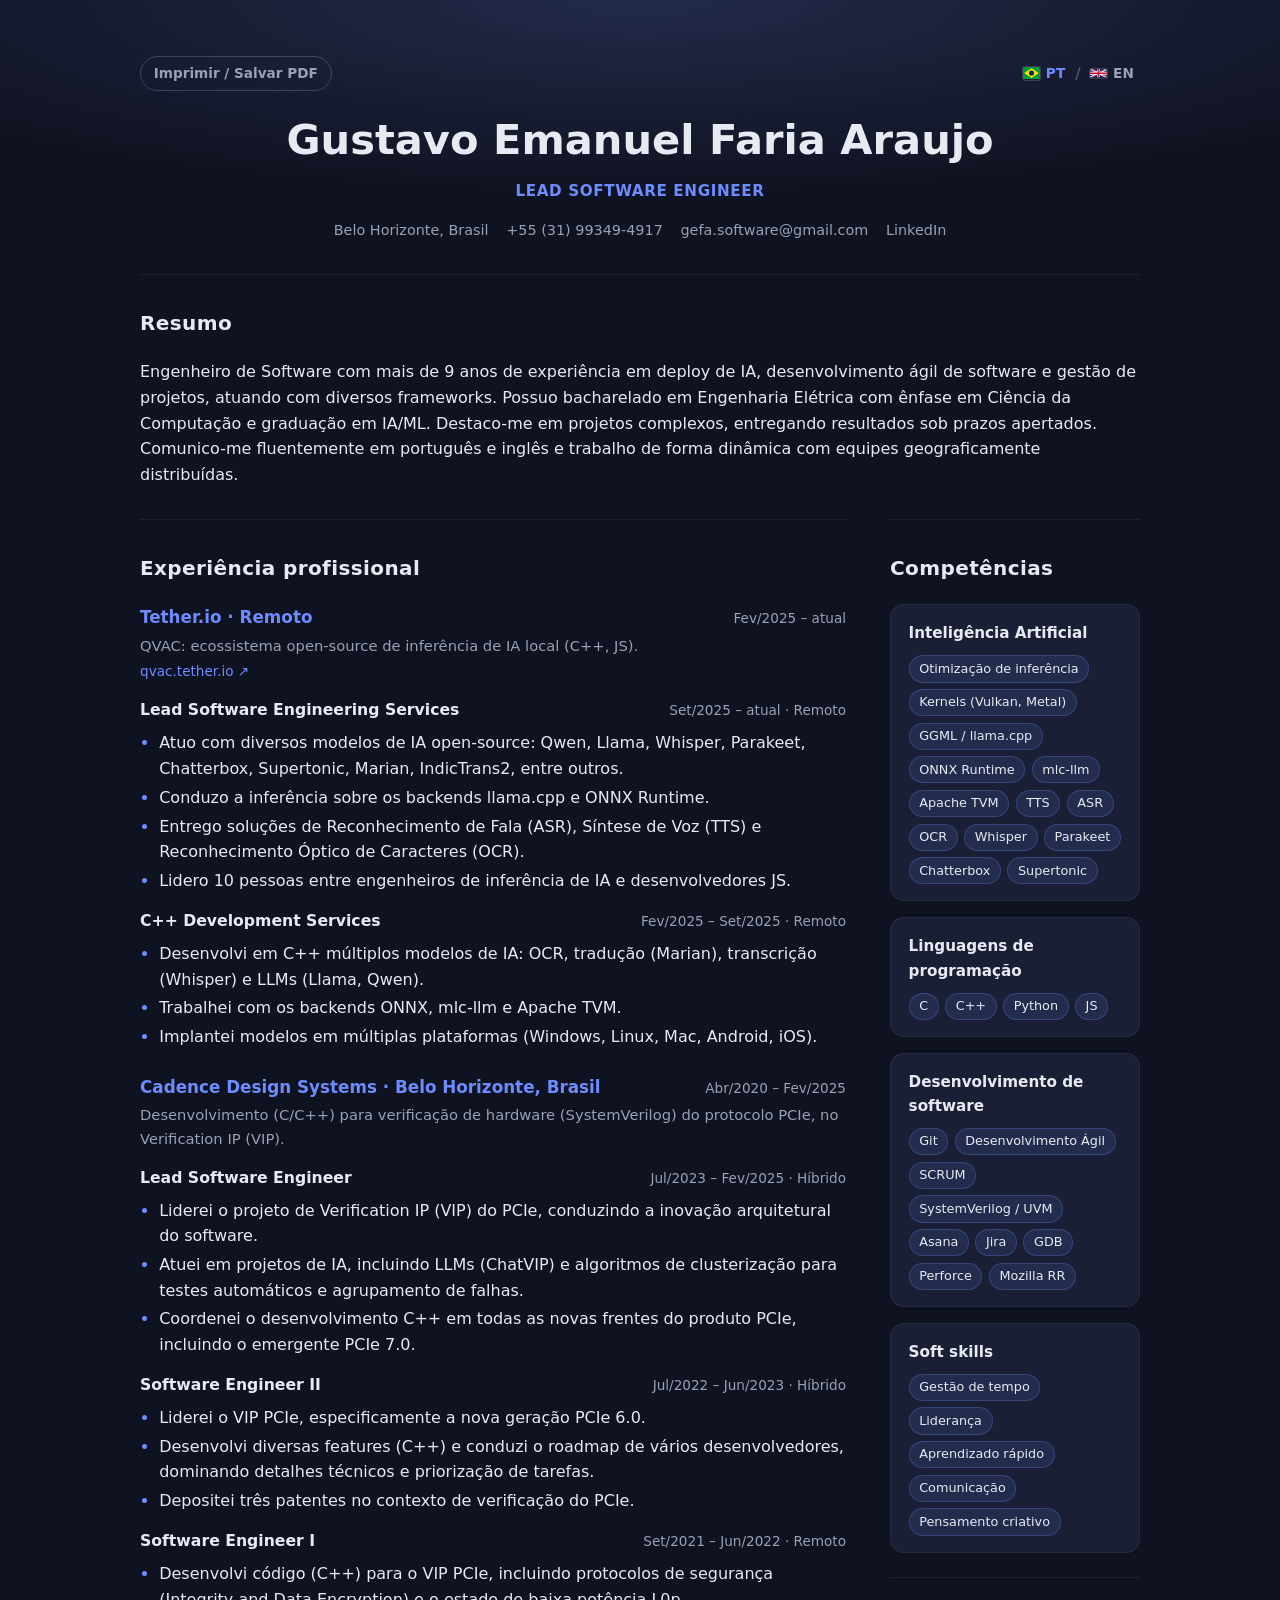
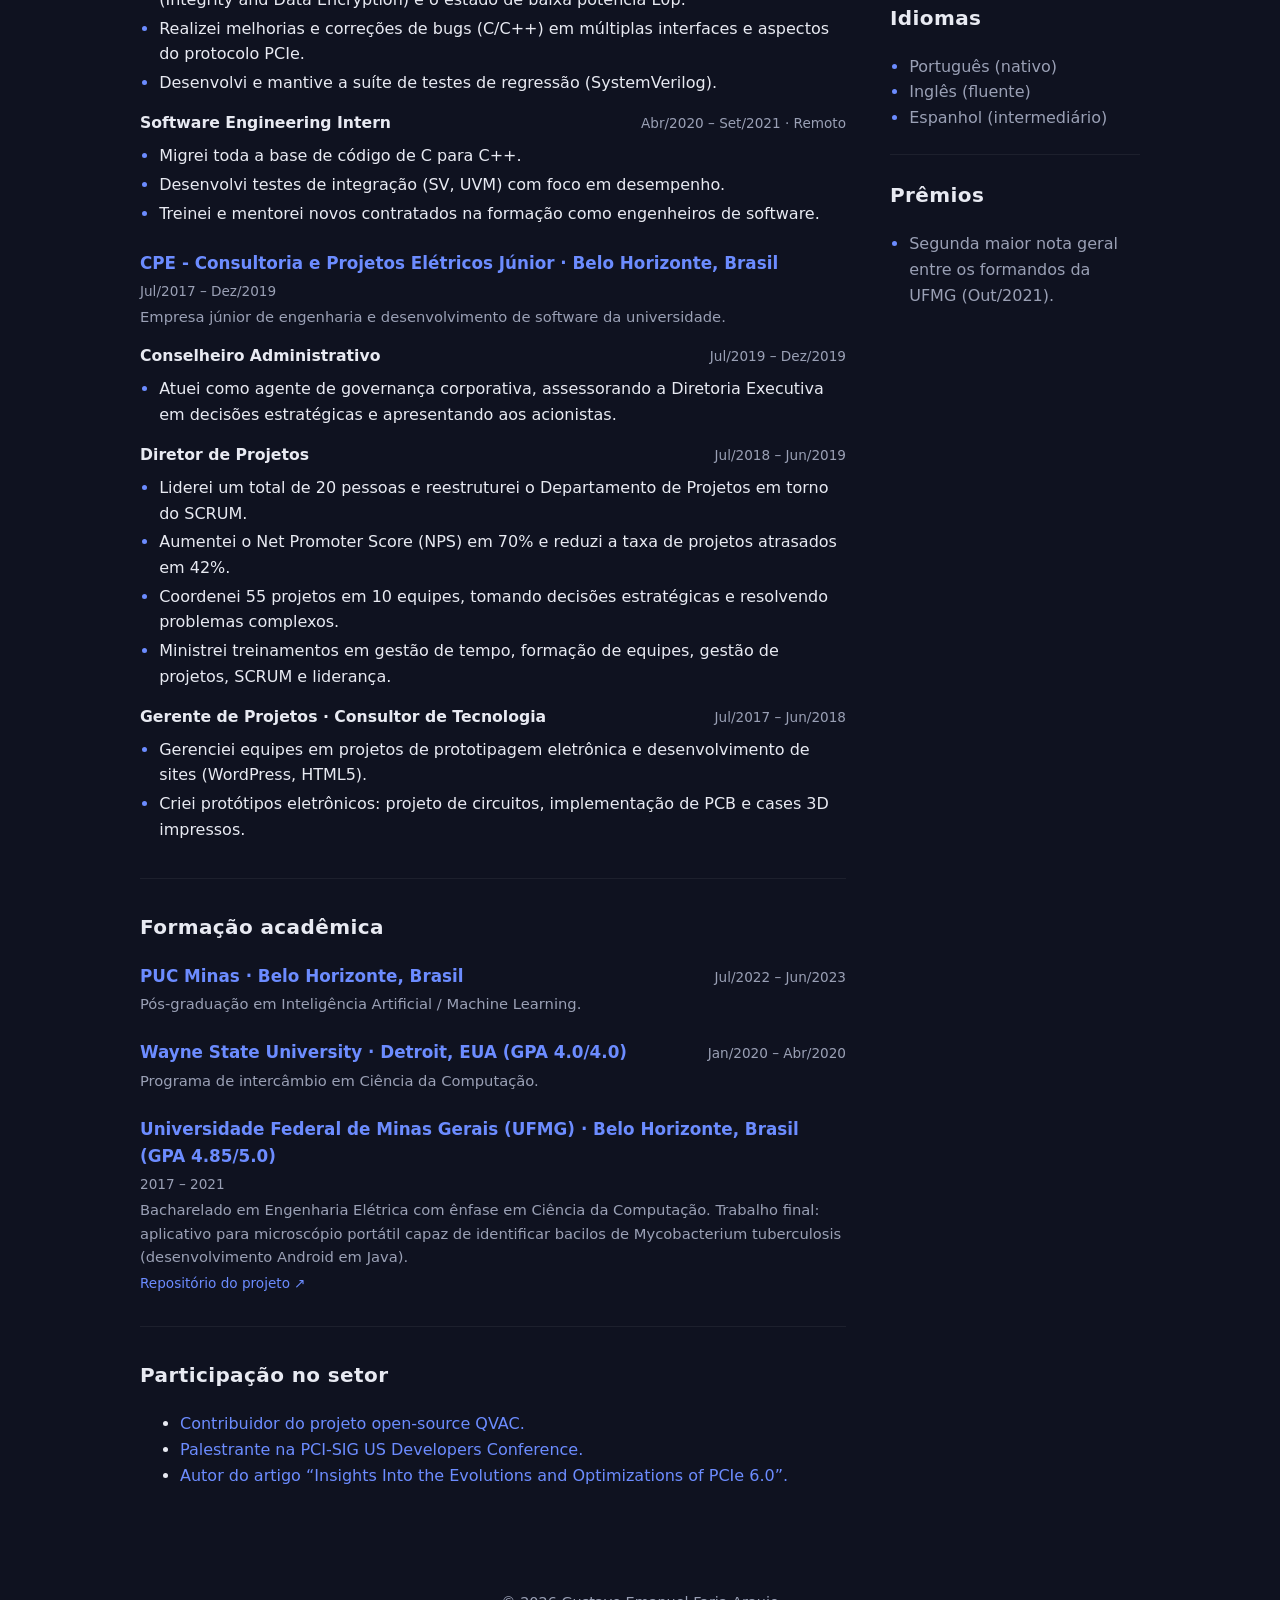
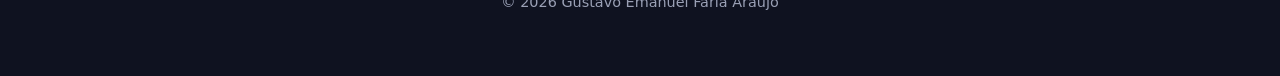
==== curriculo/index.html @ 484c1bba "Add favicon" ====
<!DOCTYPE html>
<html lang="pt-BR">
<head>
  <meta charset="UTF-8" />
  <meta name="viewport" content="width=device-width, initial-scale=1.0" />
  <meta name="robots" content="noindex, nofollow" />
  <title>Gustavo Araujo - Currículo</title>
  <meta name="description" content="Currículo de Gustavo Araujo, Lead Software Engineer." />
  <link rel="icon" href="../assets/favicon.svg" type="image/svg+xml" />
  <link rel="icon" href="../assets/favicon.png" sizes="any" />
  <link rel="apple-touch-icon" href="../assets/favicon.png" />
  <link rel="stylesheet" href="../assets/base.css" />
  <link rel="stylesheet" href="../assets/resume.css" />
</head>
<body>
  <header class="resume-hero">
    <div class="container">
      <div class="toolbar">
        <button type="button" id="r-print" class="print-btn">Imprimir / Salvar PDF</button>
        <div class="lang-switch" role="group" aria-label="Language / Idioma">
          <button type="button" data-lang="pt" class="lang-btn">
            <svg class="flag" viewBox="0 0 28 20" aria-hidden="true"><use href="../assets/flags.svg#flag-br" /></svg>
            <span>PT</span>
          </button>
          <span class="lang-sep">/</span>
          <button type="button" data-lang="en" class="lang-btn">
            <svg class="flag" viewBox="0 0 60 30" aria-hidden="true"><use href="../assets/flags.svg#flag-uk" /></svg>
            <span>EN</span>
          </button>
        </div>
      </div>
      <h1 id="r-name">Gustavo Emanuel Faria Araujo</h1>
      <p class="role" id="r-role">Lead Software Engineer</p>
      <div class="contact" id="r-contact"></div>
    </div>
  </header>

  <main class="container">
    <section class="section">
      <h2 id="r-summary-title">Resumo</h2>
      <p class="summary" id="r-summary"></p>
    </section>

    <div class="resume-layout">
      <div class="resume-main">
        <section class="section">
          <h2 id="r-exp-title">Experiência profissional</h2>
          <div id="r-experience"></div>
        </section>

      <section class="section">
        <h2 id="r-edu-title">Formação acadêmica</h2>
        <div id="r-education"></div>
      </section>

      <section class="section">
        <h2 id="r-ind-title">Participação no setor</h2>
        <ul id="r-industry"></ul>
      </section>
    </div>

    <aside class="resume-side">
      <section class="section">
        <h2 id="r-skills-title">Competências</h2>
        <div class="skill-grid" id="r-skills"></div>
      </section>

      <section class="section">
        <h2 id="r-lang-title">Idiomas</h2>
        <ul class="side-list" id="r-languages"></ul>
      </section>

      <section class="section">
        <h2 id="r-awards-title">Prêmios</h2>
        <ul class="side-list" id="r-awards"></ul>
      </section>
    </aside>
    </div>
  </main>

  <footer class="container">
    <p>&copy; <span id="year"></span> Gustavo Emanuel Faria Araujo</p>
  </footer>

  <script>window.RESUME_DEFAULT_LANG = "pt";</script>
  <script src="../assets/resume.js"></script>
</body>
</html>
---- assets/base.css ----
/* Shared foundation for every page: design tokens, reset, and the
   PT/EN language switch component. Link this before any page sheet. */

:root {
  --bg: #0f1220;
  --surface: #1a1f35;
  --text: #e8eaf2;
  --muted: #9aa0b5;
  --accent: #6c8cff;
  --accent-hover: #88a2ff;
  --radius: 14px;
}

* {
  box-sizing: border-box;
}

body {
  margin: 0;
  font-family: system-ui, -apple-system, "Segoe UI", Roboto, sans-serif;
  background: var(--bg);
  color: var(--text);
  line-height: 1.6;
}

/* Language switch */
.lang-switch {
  display: flex;
  align-items: center;
  gap: 0.25rem;
}

.lang-btn {
  display: inline-flex;
  align-items: center;
  gap: 0.35rem;
  background: none;
  border: none;
  color: var(--muted);
  font: inherit;
  font-size: 0.85rem;
  font-weight: 600;
  letter-spacing: 0.03em;
  padding: 0.15rem 0.35rem;
  cursor: pointer;
  border-radius: 6px;
  transition: color 0.15s ease;
}

.lang-btn:hover {
  color: var(--text);
}

.lang-btn.active {
  color: var(--accent);
}

.flag {
  width: 1.25em;
  height: auto;
  border-radius: 2px;
  display: block;
  box-shadow: 0 0 0 1px rgba(255, 255, 255, 0.15);
}

.lang-sep {
  color: var(--muted);
  opacity: 0.5;
}
---- assets/resume.css ----
/* Page-specific styles for the resume. Shared tokens, reset, and the
   language-switch component live in base.css (linked first). */

.container {
  width: min(1000px, 92%);
  margin: 0 auto;
}

/* Two-column body: wide main text + narrow side rail */
.resume-layout {
  display: grid;
  grid-template-columns: minmax(0, 1fr) 250px;
  gap: 0 2.75rem;
  align-items: start;
}

/* Experience and Skills start on the same row, sharing the divider line */
.resume-main > .section:first-child,
.resume-side > .section:first-child {
  padding-top: 2rem;
}

.resume-side .section {
  padding: 1.5rem 0;
}

.resume-side h2 {
  font-size: 1.1rem;
}

@media (max-width: 760px) {
  .resume-layout {
    grid-template-columns: 1fr;
    gap: 0;
  }

  .resume-side > .section:first-child {
    border-top: 1px solid rgba(255, 255, 255, 0.06);
    padding-top: 2rem;
  }
}

/* Header */
.resume-hero {
  padding: 3.5rem 0 2rem;
  background: radial-gradient(120% 120% at 50% 0%, #232a4a 0%, var(--bg) 60%);
  text-align: center;
}

.resume-hero h1 {
  margin: 0;
  font-size: clamp(1.8rem, 5vw, 2.6rem);
}

.resume-hero .role {
  margin: 0.35rem 0 0;
  color: var(--accent);
  font-weight: 600;
  letter-spacing: 0.04em;
  text-transform: uppercase;
  font-size: 0.95rem;
}

.contact {
  margin: 1rem 0 0;
  display: flex;
  flex-wrap: wrap;
  justify-content: center;
  gap: 0.4rem 1.1rem;
  color: var(--muted);
  font-size: 0.9rem;
}

.contact a {
  color: var(--muted);
  text-decoration: none;
}

.contact a:hover {
  color: var(--accent-hover);
  text-decoration: underline;
}

/* Toolbar */
.toolbar {
  display: flex;
  align-items: center;
  justify-content: space-between;
  gap: 1rem;
  margin-bottom: 1rem;
}

.print-btn {
  display: inline-flex;
  align-items: center;
  gap: 0.4rem;
  background: none;
  border: 1px solid rgba(255, 255, 255, 0.18);
  color: var(--muted);
  font: inherit;
  font-size: 0.85rem;
  font-weight: 600;
  padding: 0.35rem 0.8rem;
  border-radius: 999px;
  cursor: pointer;
  transition: color 0.15s ease, border-color 0.15s ease;
}

.print-btn:hover {
  color: var(--text);
  border-color: rgba(255, 255, 255, 0.35);
}

/* Sections */
.section {
  padding: 2rem 0;
  border-top: 1px solid rgba(255, 255, 255, 0.06);
}

.section > h2 {
  font-size: 1.25rem;
  margin: 0 0 1.25rem;
  letter-spacing: 0.02em;
}

.summary {
  margin: 0;
  color: var(--text);
}

/* Experience / education entries */
.entry {
  margin: 0 0 1.5rem;
}

.entry:last-child {
  margin-bottom: 0;
}

.entry-head {
  display: flex;
  flex-wrap: wrap;
  justify-content: space-between;
  gap: 0.25rem 1rem;
  align-items: baseline;
}

.entry-title {
  margin: 0;
  font-size: 1.05rem;
  font-weight: 700;
}

.entry-org {
  color: var(--accent);
}

.entry-date {
  color: var(--muted);
  font-size: 0.85rem;
  white-space: nowrap;
}

.entry-sub {
  margin: 0.15rem 0 0;
  color: var(--muted);
  font-size: 0.92rem;
}

.entry-links {
  margin: 0.25rem 0 0;
  font-size: 0.85rem;
}

.entry-links .link-sep {
  color: var(--muted);
  opacity: 0.6;
}

/* Nested positions within a company */
.position {
  margin: 0.9rem 0 0;
}

.position-head {
  display: flex;
  flex-wrap: wrap;
  justify-content: space-between;
  gap: 0.1rem 1rem;
  align-items: baseline;
}

.position-title {
  margin: 0;
  font-size: 0.98rem;
  font-weight: 600;
}

.entry ul {
  margin: 0.5rem 0 0;
  padding-left: 1.2rem;
}

.entry li {
  margin: 0.2rem 0;
}

.entry li::marker {
  color: var(--accent);
}

/* Skills + meta grids */
.skill-grid {
  display: grid;
  gap: 1rem;
  grid-template-columns: repeat(auto-fit, minmax(220px, 1fr));
}

.skill-group {
  background: var(--surface);
  border: 1px solid rgba(255, 255, 255, 0.06);
  border-radius: var(--radius);
  padding: 1rem 1.1rem;
}

.skill-group h3 {
  margin: 0 0 0.6rem;
  font-size: 0.95rem;
}

.tags {
  display: flex;
  flex-wrap: wrap;
  gap: 0.4rem;
}

.tag {
  background: rgba(108, 140, 255, 0.12);
  border: 1px solid rgba(108, 140, 255, 0.25);
  color: var(--text);
  font-size: 0.8rem;
  padding: 0.15rem 0.6rem;
  border-radius: 999px;
}

.side-list {
  margin: 0;
  padding-left: 1.2rem;
  color: var(--muted);
}

.side-list li::marker {
  color: var(--accent);
}

.section a {
  color: var(--accent);
  text-decoration: none;
}

.section a:hover {
  color: var(--accent-hover);
  text-decoration: underline;
}

footer {
  padding: 2.5rem 0 3rem;
  color: var(--muted);
  text-align: center;
  font-size: 0.9rem;
}

/* Print: clean, ATS-friendly black-on-white */
@media print {
  :root {
    --bg: #fff;
    --surface: #fff;
    --text: #111;
    --muted: #444;
    --accent: #1a3aa0;
  }

  body {
    background: #fff;
    color: #111;
  }

  .resume-hero {
    background: none;
    padding: 0 0 1rem;
  }

  .toolbar,
  .print-btn,
  .lang-switch,
  footer {
    display: none !important;
  }

  .section {
    padding: 1rem 0;
    page-break-inside: avoid;
  }

  .skill-group,
  .tag {
    border-color: #ccc;
    background: none;
  }

  a {
    color: #1a3aa0 !important;
    text-decoration: none !important;
  }

  /* Show the URL after body links so they remain usable on paper.
     Skip the contact row, whose links are already self-evident. */
  a[href^="http"]::after {
    content: " (" attr(href) ")";
    font-size: 0.85em;
    color: #444;
    word-break: break-all;
  }

  #r-contact a[href^="http"]::after {
    content: "" !important;
  }
}
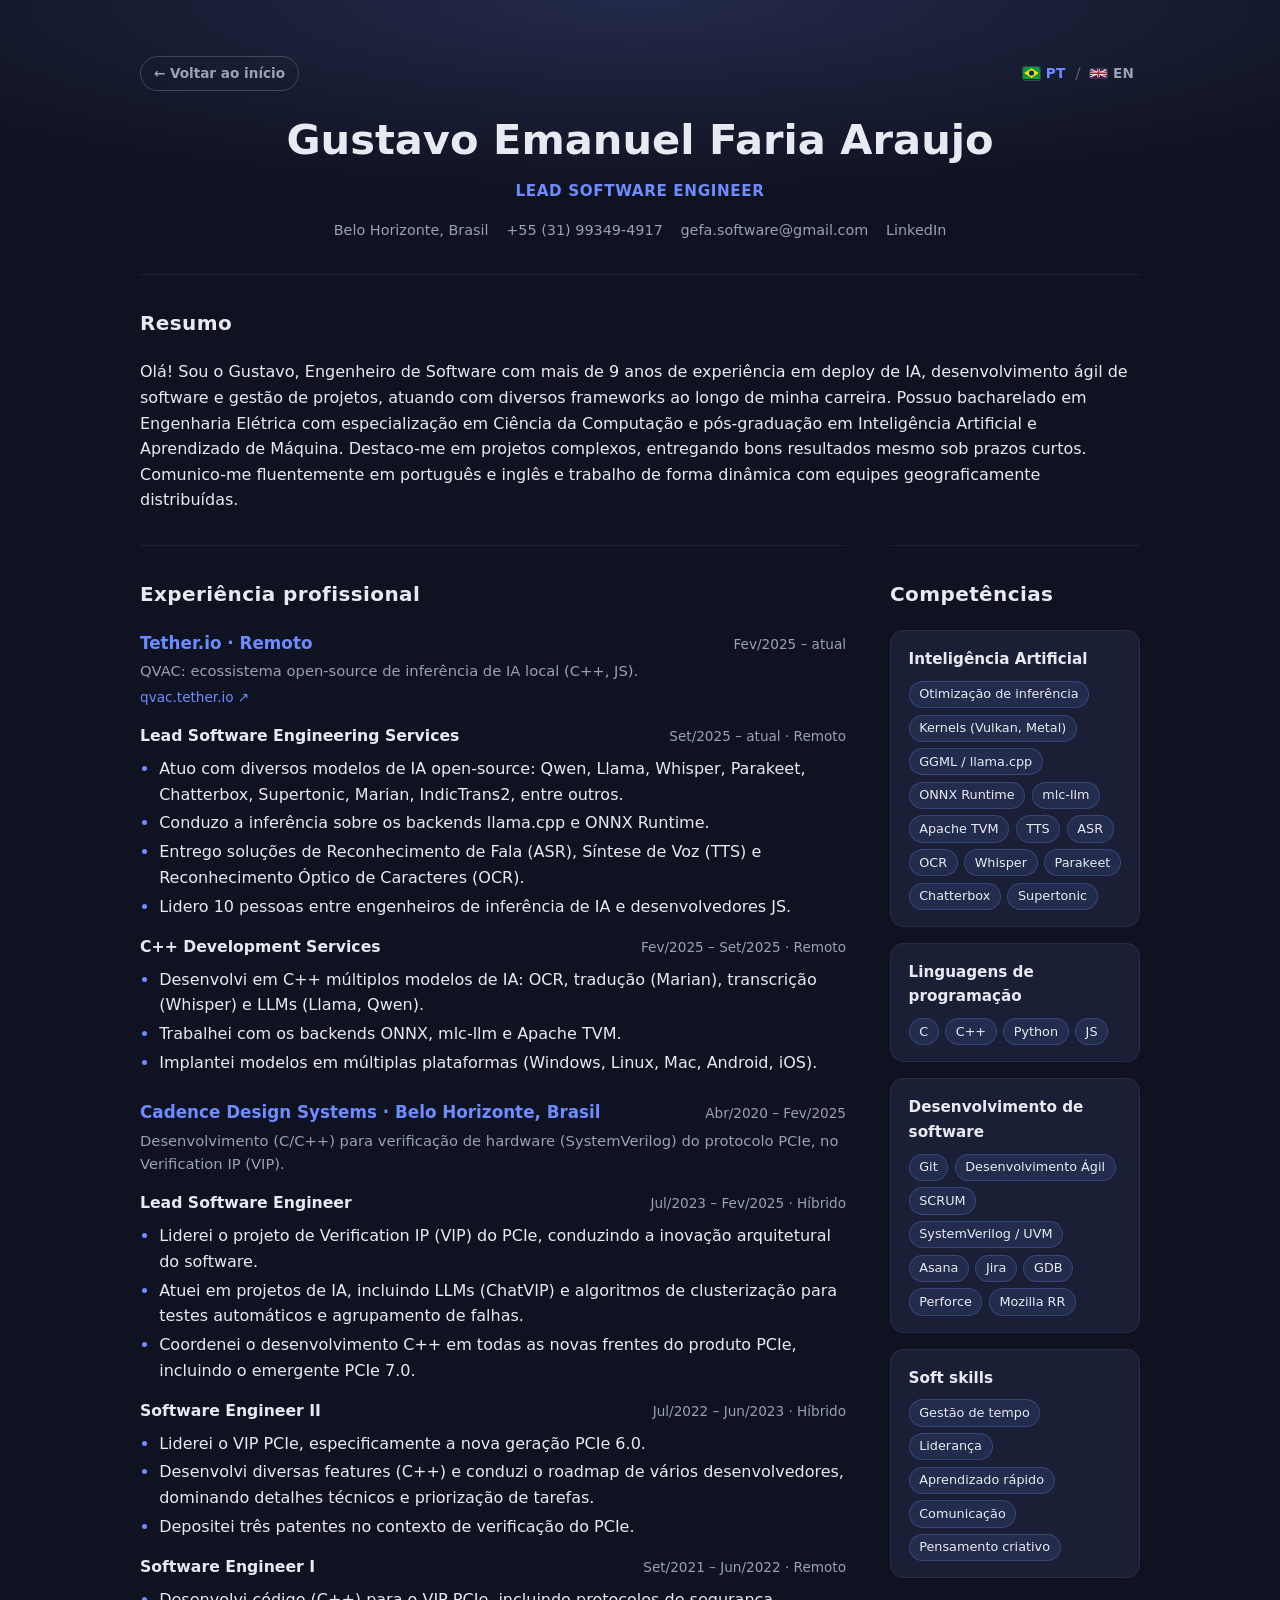
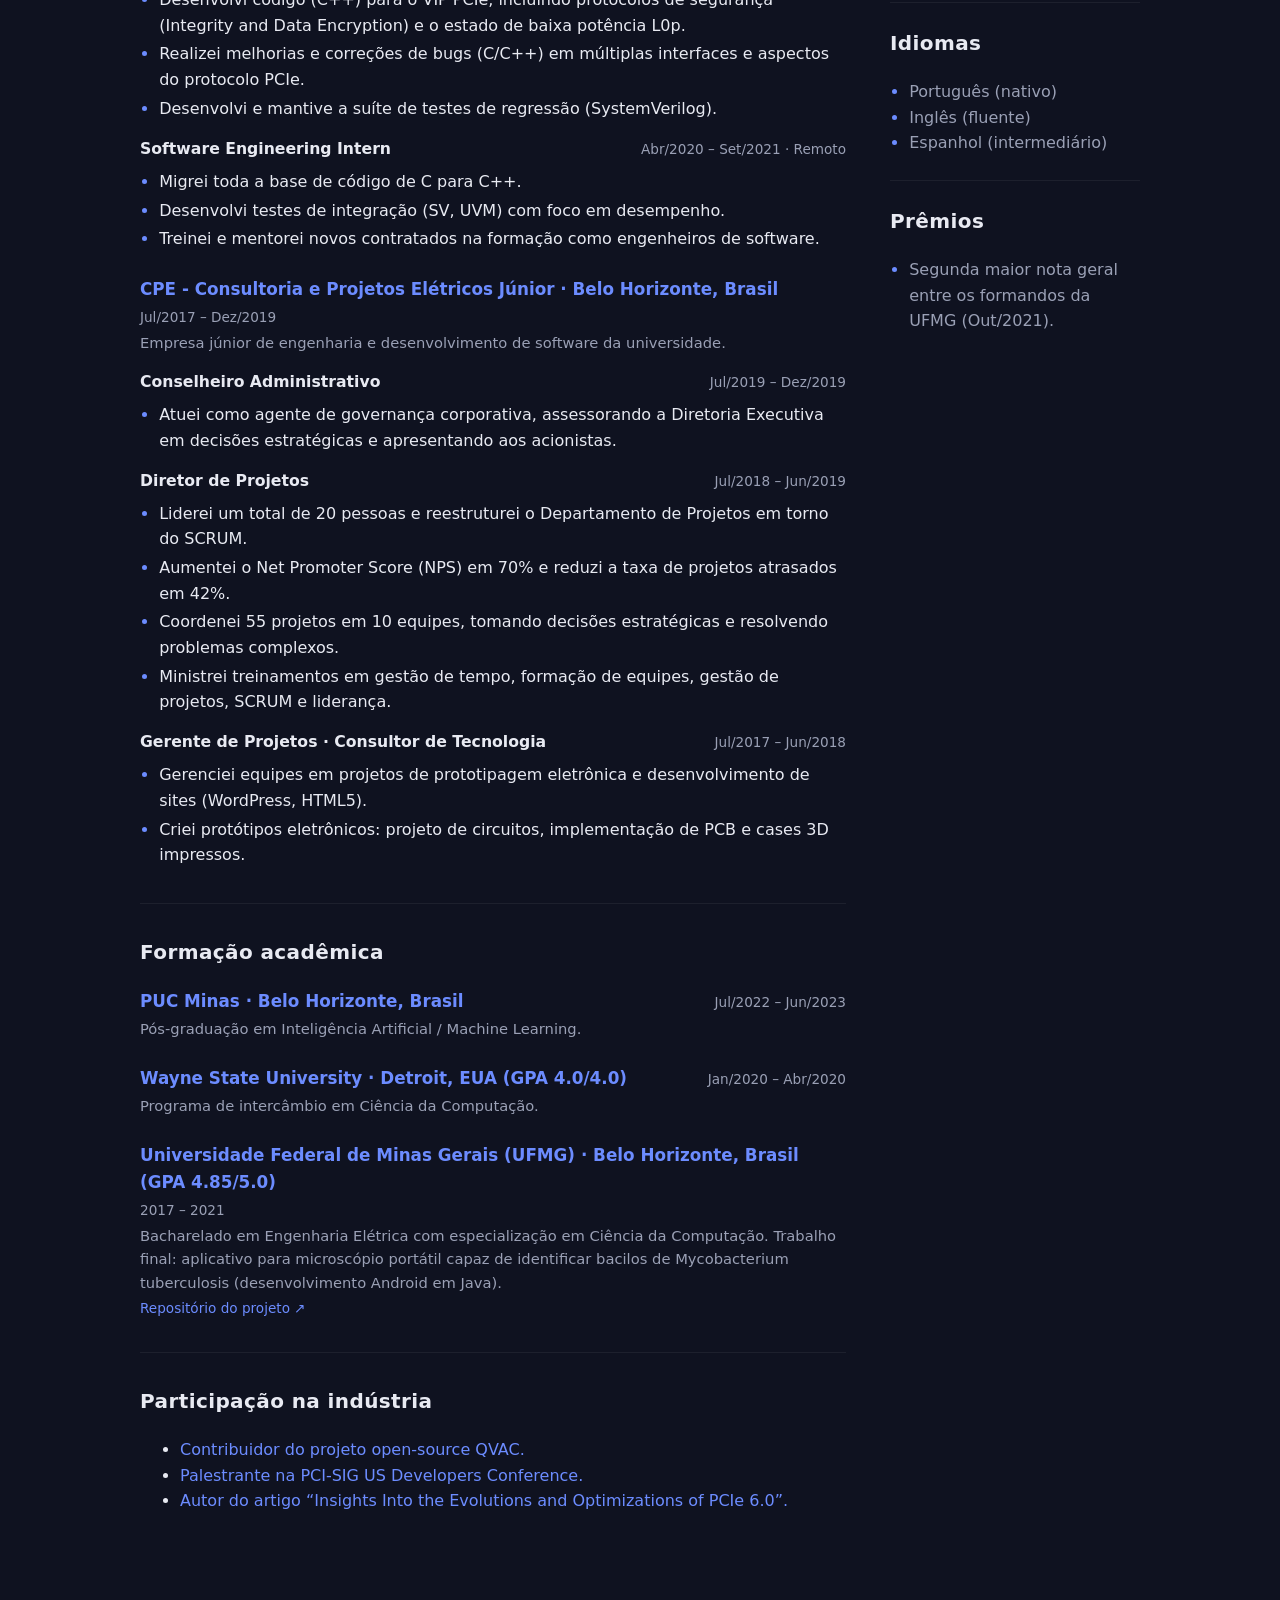
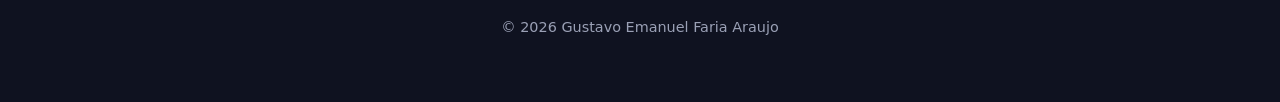
==== commit 2826b0d5: "Further update resume text" ====
--- a/curriculo/index.html
+++ b/curriculo/index.html
@@ -16,14 +16,14 @@
   <header class="resume-hero">
     <div class="container">
       <div class="toolbar">
-        <button type="button" id="r-print" class="print-btn">Imprimir / Salvar PDF</button>
+        <a href="../" id="r-back" class="back-btn">← Voltar ao início</a>
         <div class="lang-switch" role="group" aria-label="Language / Idioma">
-          <button type="button" data-lang="pt" class="lang-btn">
+          <button type="button" data-lang="pt" class="lang-btn" aria-pressed="false">
             <svg class="flag" viewBox="0 0 28 20" aria-hidden="true"><use href="../assets/flags.svg#flag-br" /></svg>
             <span>PT</span>
           </button>
           <span class="lang-sep">/</span>
-          <button type="button" data-lang="en" class="lang-btn">
+          <button type="button" data-lang="en" class="lang-btn" aria-pressed="false">
             <svg class="flag" viewBox="0 0 60 30" aria-hidden="true"><use href="../assets/flags.svg#flag-uk" /></svg>
             <span>EN</span>
           </button>
--- a/assets/resume.css
+++ b/assets/resume.css
@@ -90,7 +90,7 @@
   margin-bottom: 1rem;
 }
 
-.print-btn {
+.back-btn {
   display: inline-flex;
   align-items: center;
   gap: 0.4rem;
@@ -103,10 +103,11 @@
   padding: 0.35rem 0.8rem;
   border-radius: 999px;
   cursor: pointer;
+  text-decoration: none;
   transition: color 0.15s ease, border-color 0.15s ease;
 }
 
-.print-btn:hover {
+.back-btn:hover {
   color: var(--text);
   border-color: rgba(255, 255, 255, 0.35);
 }
@@ -291,7 +292,7 @@
   }
 
   .toolbar,
-  .print-btn,
+  .back-btn,
   .lang-switch,
   footer {
     display: none !important;
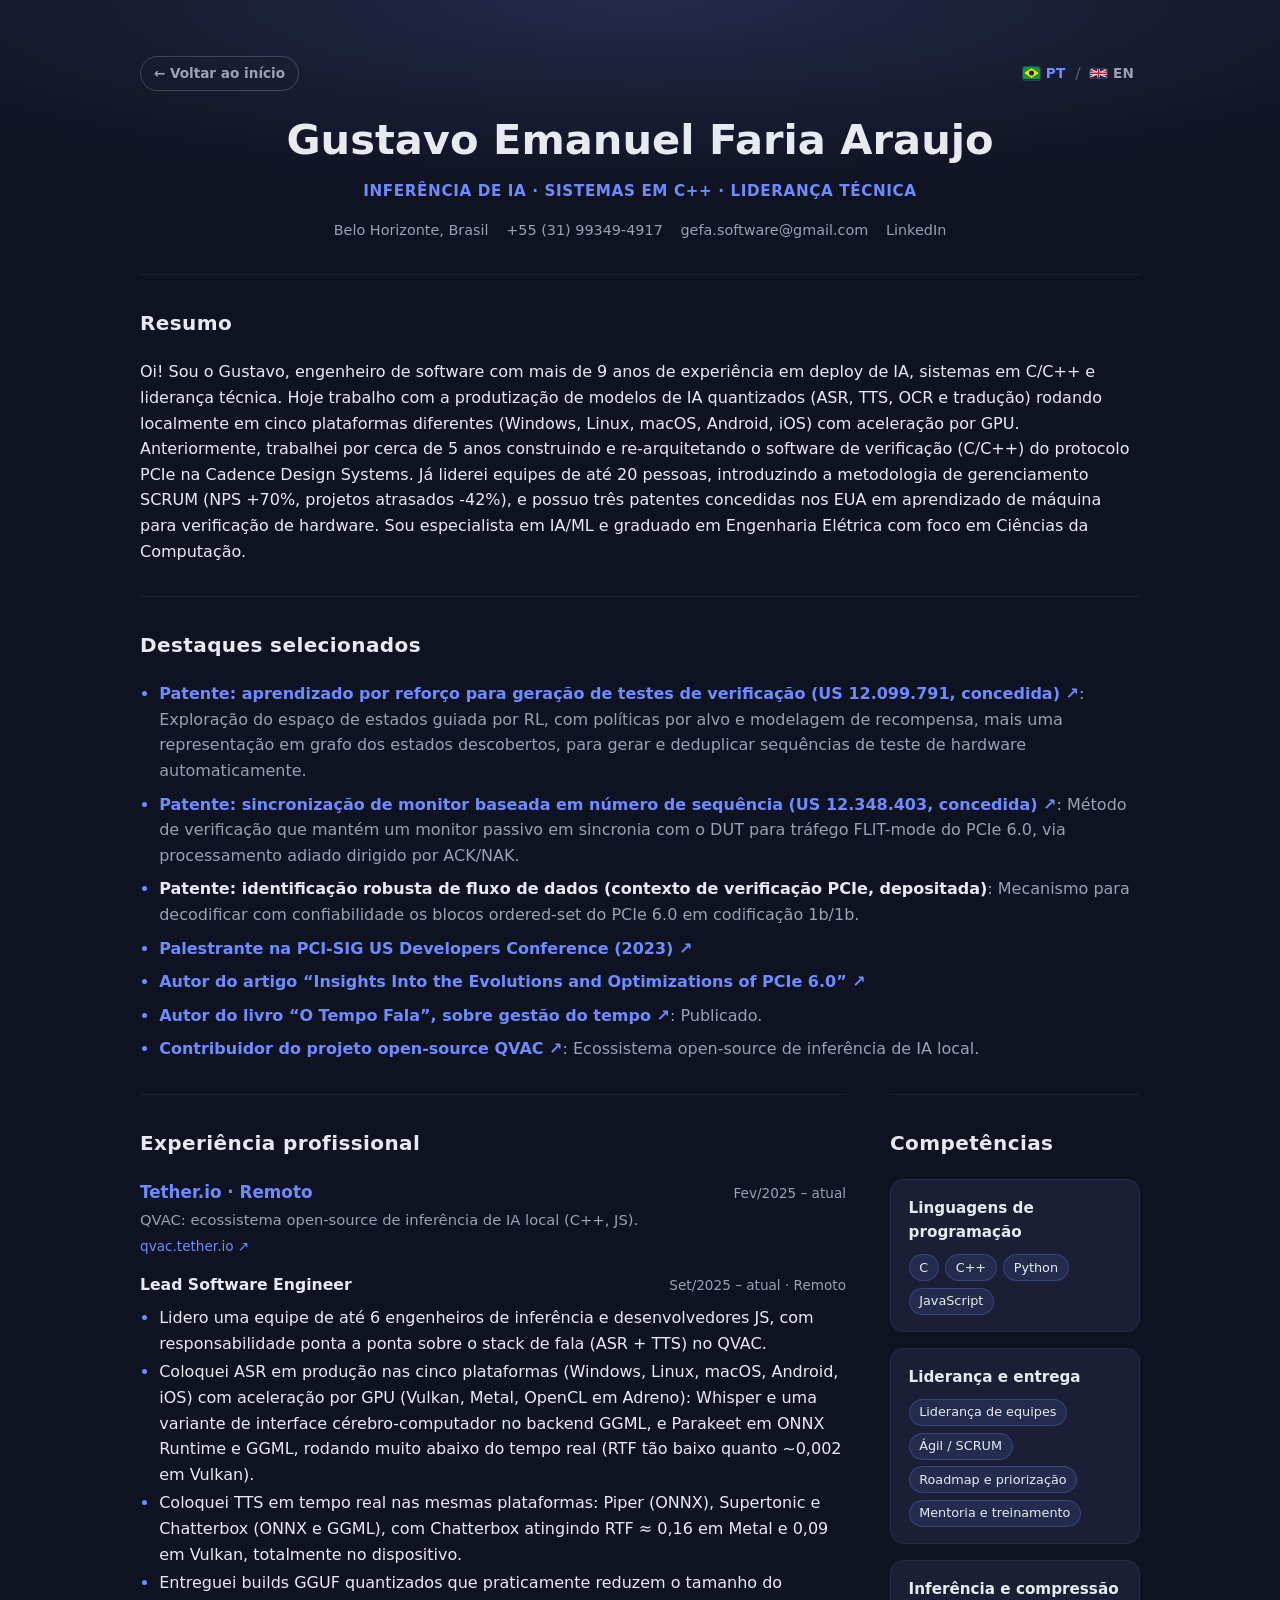
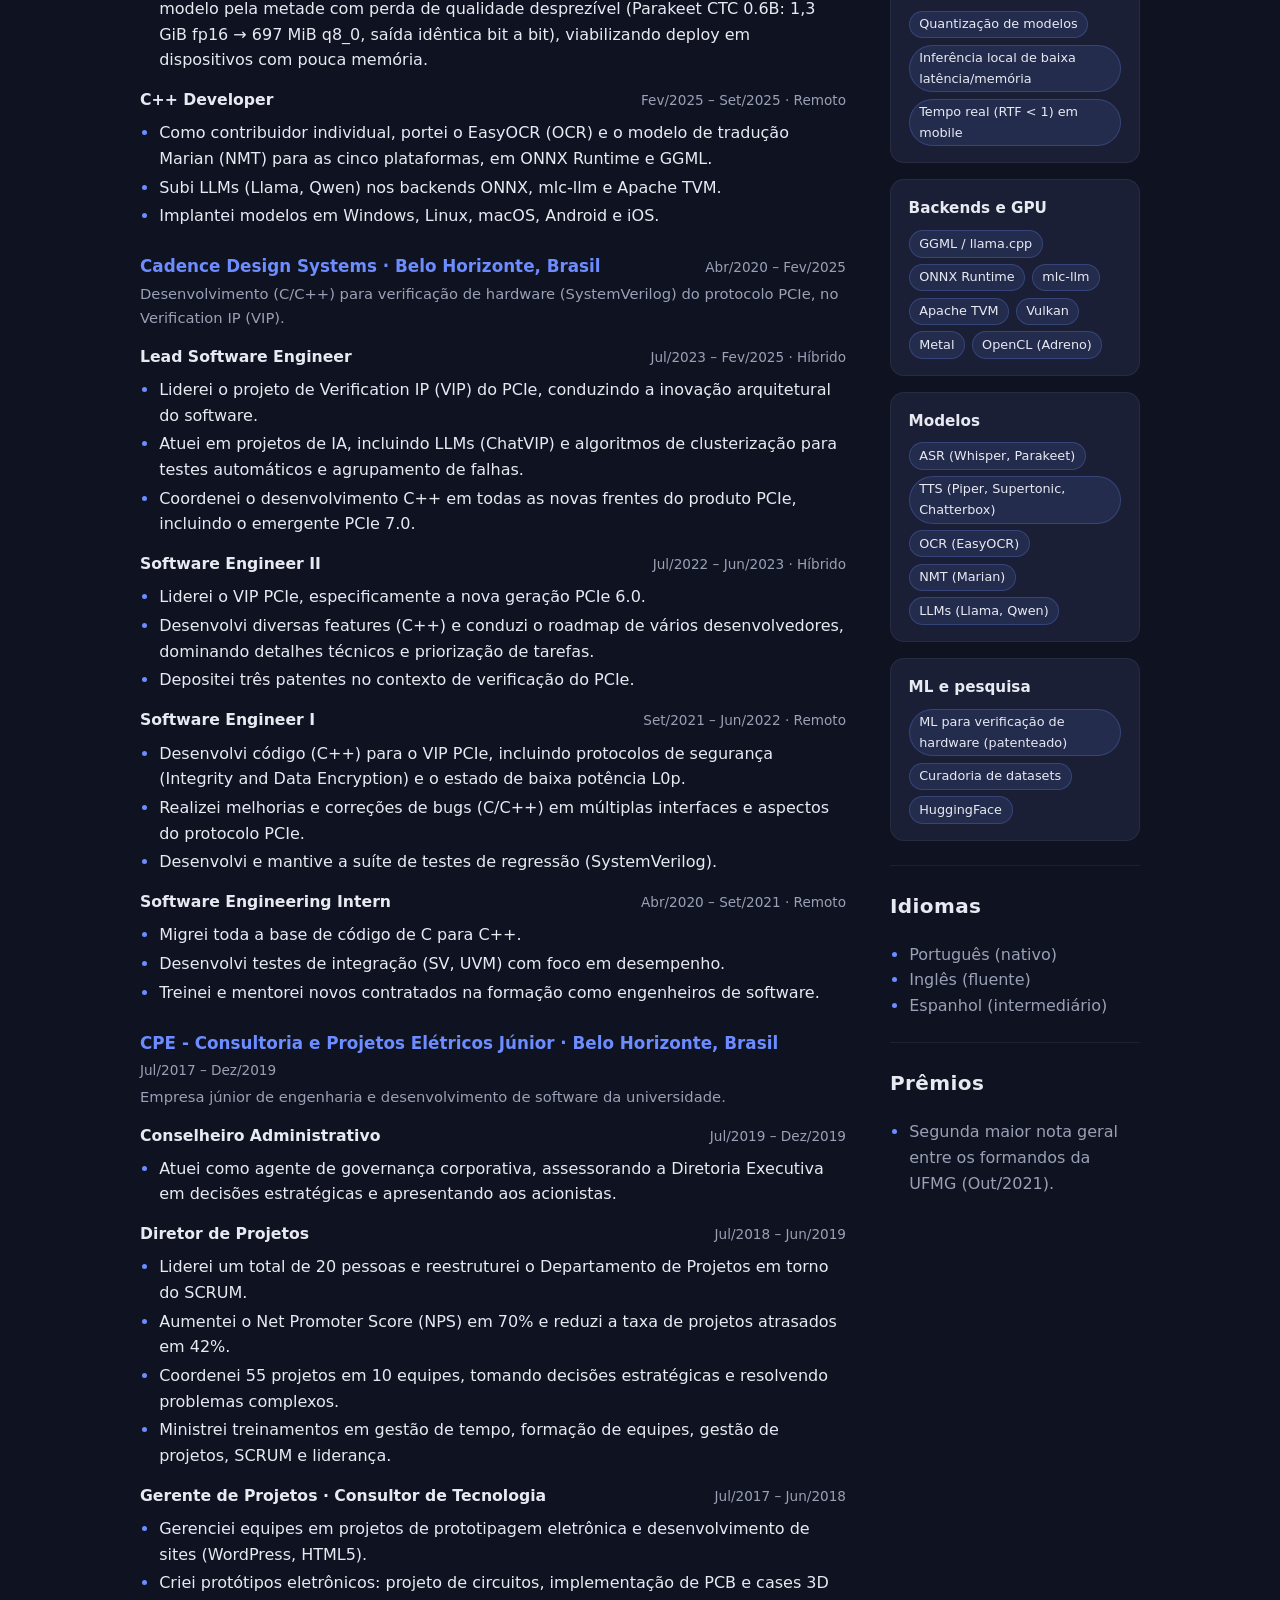
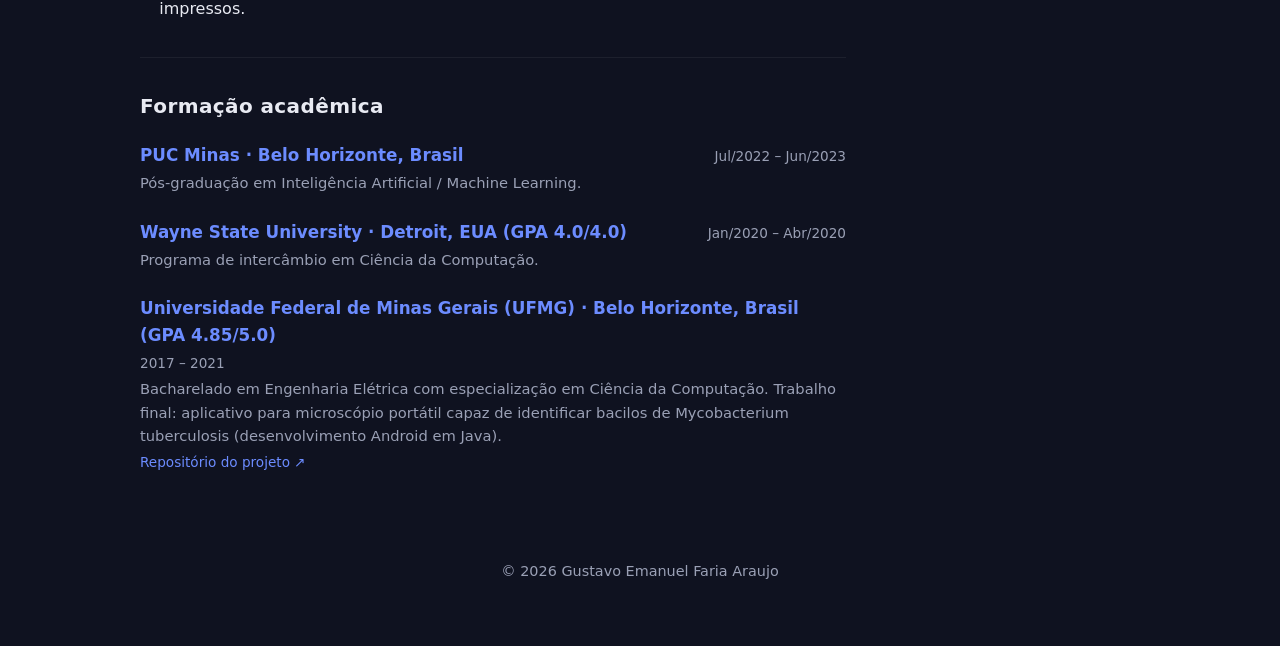
==== commit 4b5cfcd3: "Rewrite resume exposing better highlights and accomplishments" ====
--- a/curriculo/index.html
+++ b/curriculo/index.html
@@ -41,6 +41,11 @@
       <p class="summary" id="r-summary"></p>
     </section>
 
+    <section class="section">
+      <h2 id="r-highlights-title">Destaques selecionados</h2>
+      <ul class="highlights-list" id="r-highlights"></ul>
+    </section>
+
     <div class="resume-layout">
       <div class="resume-main">
         <section class="section">
@@ -51,11 +56,6 @@
       <section class="section">
         <h2 id="r-edu-title">Formação acadêmica</h2>
         <div id="r-education"></div>
-      </section>
-
-      <section class="section">
-        <h2 id="r-ind-title">Participação no setor</h2>
-        <ul id="r-industry"></ul>
       </section>
     </div>
 
--- a/assets/resume.css
+++ b/assets/resume.css
@@ -210,6 +210,36 @@
   color: var(--accent);
 }
 
+/* Selected research & highlights band */
+.highlights-list {
+  margin: 0;
+  padding-left: 1.2rem;
+  display: grid;
+  gap: 0.5rem;
+}
+
+.highlights-list li::marker {
+  color: var(--accent);
+}
+
+.highlights-list .highlight-label {
+  font-weight: 700;
+}
+
+a.highlight-label {
+  color: var(--accent);
+  text-decoration: none;
+}
+
+a.highlight-label:hover {
+  color: var(--accent-hover);
+  text-decoration: underline;
+}
+
+.highlights-list .highlight-text {
+  color: var(--muted);
+}
+
 /* Skills + meta grids */
 .skill-grid {
   display: grid;
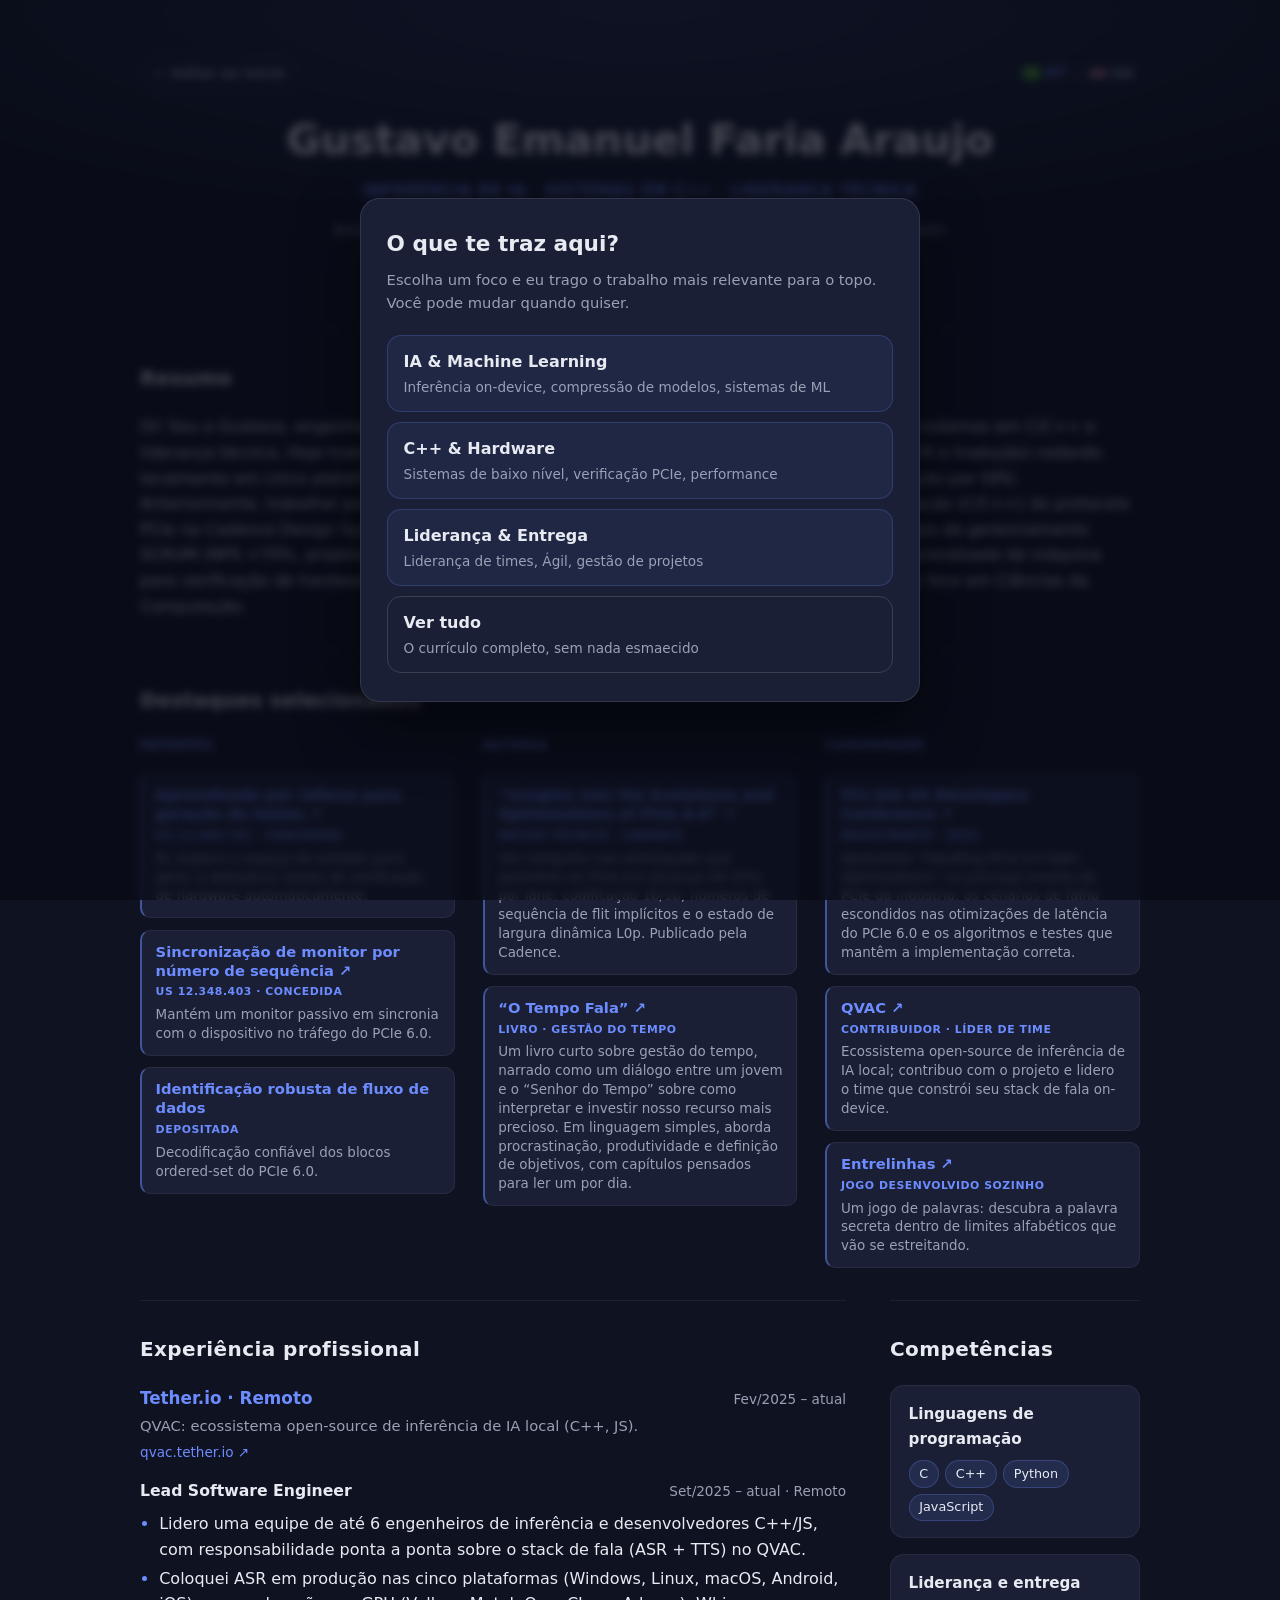
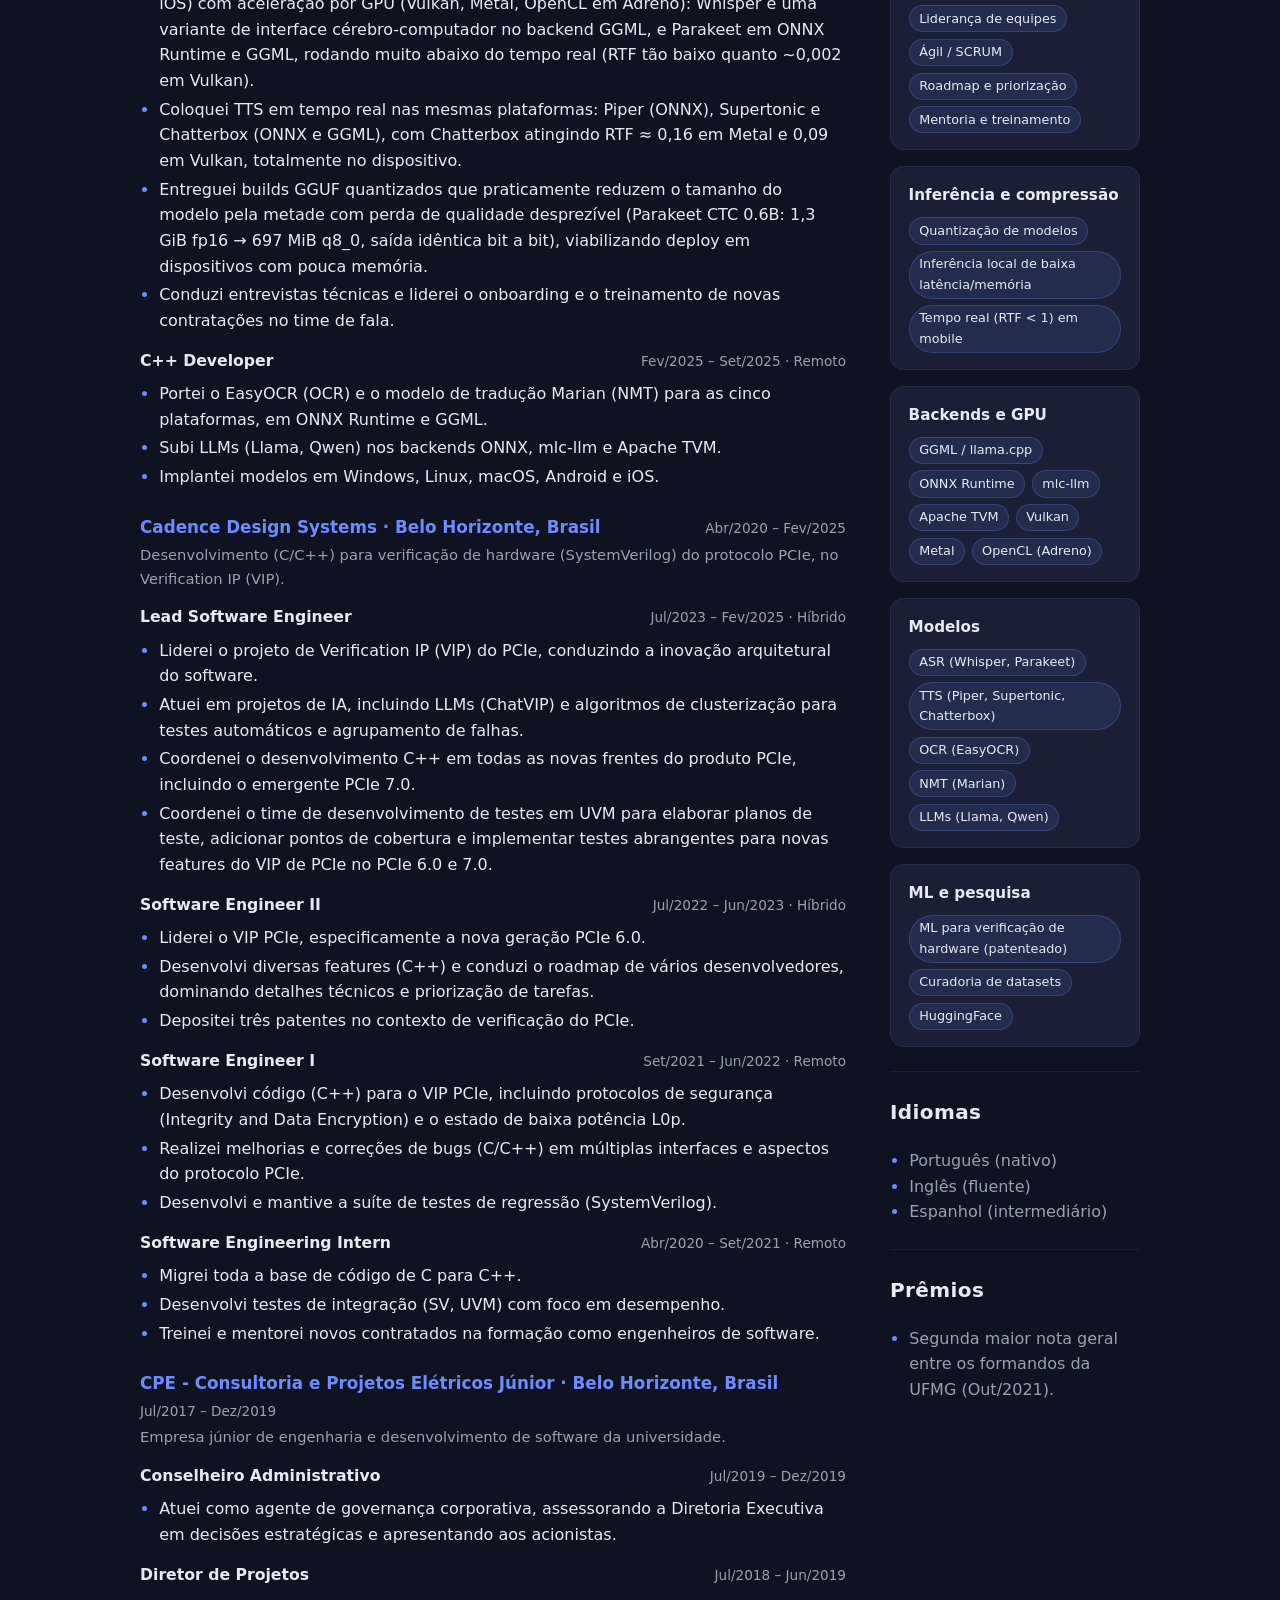
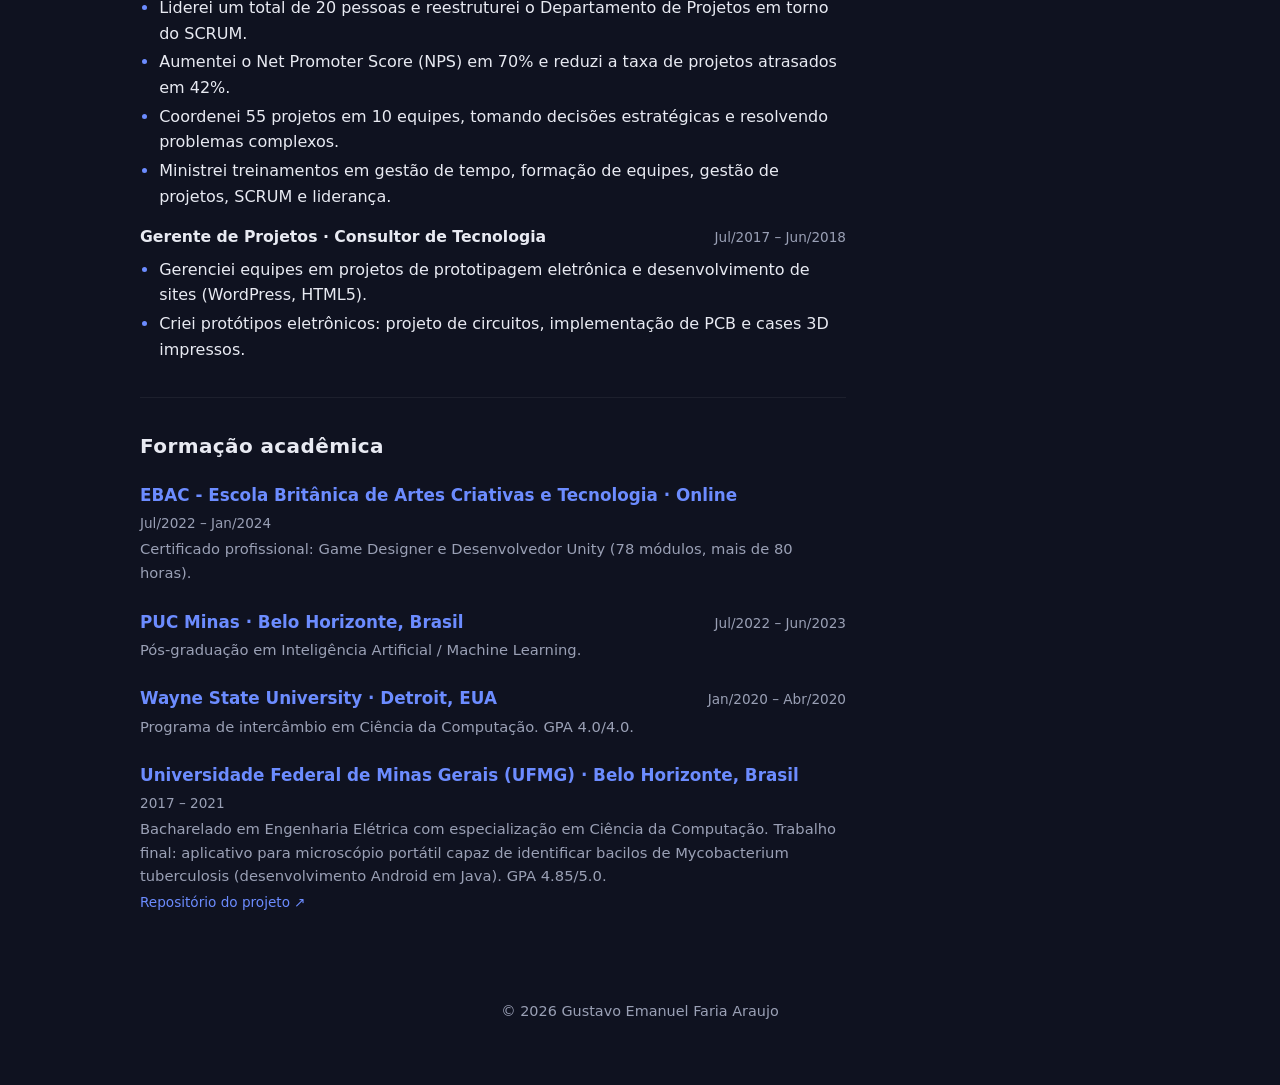
==== commit 862381dc: "Improve the highlights section description and display" ====
--- a/curriculo/index.html
+++ b/curriculo/index.html
@@ -43,7 +43,7 @@
 
     <section class="section">
       <h2 id="r-highlights-title">Destaques selecionados</h2>
-      <ul class="highlights-list" id="r-highlights"></ul>
+      <div class="highlights" id="r-highlights"></div>
     </section>
 
     <div class="resume-layout">
--- a/assets/resume.css
+++ b/assets/resume.css
@@ -112,6 +112,213 @@
   border-color: rgba(255, 255, 255, 0.35);
 }
 
+/* Role lens: switcher bar under the hero */
+.lens-bar {
+  display: flex;
+  flex-wrap: wrap;
+  align-items: center;
+  justify-content: center;
+  gap: 0.5rem;
+  margin: 1.4rem 0 0;
+}
+
+.lens-label {
+  color: var(--muted);
+  font-size: 0.8rem;
+  text-transform: uppercase;
+  letter-spacing: 0.06em;
+  margin-right: 0.2rem;
+}
+
+.lens-pill {
+  background: none;
+  border: 1px solid rgba(255, 255, 255, 0.18);
+  color: var(--muted);
+  font: inherit;
+  font-size: 0.82rem;
+  font-weight: 600;
+  padding: 0.3rem 0.85rem;
+  border-radius: 999px;
+  cursor: pointer;
+  transition: color 0.15s ease, border-color 0.15s ease, background 0.15s ease;
+}
+
+.lens-pill:hover {
+  color: var(--text);
+  border-color: rgba(255, 255, 255, 0.35);
+}
+
+.lens-pill.active {
+  color: #fff;
+  background: var(--accent);
+  border-color: var(--accent);
+}
+
+/* Off-lens content: collapsed out of the way, revealed by an expander.
+   Nothing is greyed out; relevant work simply leads and the rest is one click
+   away (and always restored for print). */
+.lens-extra {
+  display: none;
+}
+
+/* Highlight cards set their own display, so the hide needs equal-or-higher
+   specificity to win over `.highlight-card { display: grid }`. */
+.highlight-card.lens-extra {
+  display: none;
+}
+
+.entry ul.show-extra > li.lens-extra {
+  display: list-item;
+}
+
+.highlights-list.show-extra > li.lens-extra {
+  display: grid;
+}
+
+#r-skills.show-extra > .skill-group.lens-extra {
+  display: block;
+}
+
+/* Expander control, styled as a quiet inline link rather than a button */
+.lens-toggle-li {
+  list-style: none;
+  margin-left: -1.2rem;
+}
+
+.lens-toggle-row {
+  grid-column: 1 / -1;
+}
+
+.lens-toggle {
+  background: none;
+  border: none;
+  padding: 0.1rem 0;
+  font: inherit;
+  font-size: 0.82rem;
+  font-weight: 600;
+  color: var(--accent);
+  cursor: pointer;
+}
+
+.lens-toggle:hover {
+  color: var(--accent-hover);
+  text-decoration: underline;
+}
+
+/* Single down-triangle, rotated when collapsed: keeps consistent glyph
+   height in both states (the ▸/▾ pair rendered at mismatched sizes). */
+.lens-toggle::before {
+  content: "▾";
+  display: inline-block;
+  margin-right: 0.35em;
+  font-size: 0.7em;
+  vertical-align: middle;
+  transform: rotate(-90deg);
+  transition: transform 0.15s ease;
+}
+
+.lens-toggle.open::before {
+  transform: rotate(0);
+}
+
+/* Whole-company collapse (a fully off-lens entry under a lens) */
+.lens-roles {
+  display: none;
+}
+
+.entry.show-roles > .lens-roles {
+  display: block;
+}
+
+.entry > .lens-toggle {
+  margin-top: 0.9rem;
+}
+
+/* Entry modal: "what brings you here?" concierge */
+.lens-modal {
+  position: fixed;
+  inset: 0;
+  z-index: 50;
+  display: flex;
+  align-items: center;
+  justify-content: center;
+  padding: 1.25rem;
+  background: rgba(8, 10, 22, 0.72);
+  backdrop-filter: blur(4px);
+  animation: lens-fade 0.18s ease;
+}
+
+@keyframes lens-fade {
+  from { opacity: 0; }
+  to { opacity: 1; }
+}
+
+.lens-modal-card {
+  width: min(560px, 100%);
+  background: var(--surface);
+  border: 1px solid rgba(255, 255, 255, 0.1);
+  border-radius: calc(var(--radius) * 1.4);
+  padding: 1.75rem 1.6rem;
+  box-shadow: 0 24px 60px rgba(0, 0, 0, 0.5);
+}
+
+.lens-modal-title {
+  margin: 0;
+  font-size: 1.35rem;
+}
+
+.lens-modal-sub {
+  margin: 0.4rem 0 1.25rem;
+  color: var(--muted);
+  font-size: 0.92rem;
+}
+
+.lens-options {
+  display: grid;
+  gap: 0.6rem;
+}
+
+.lens-option {
+  display: flex;
+  flex-direction: column;
+  gap: 0.15rem;
+  text-align: left;
+  background: rgba(108, 140, 255, 0.08);
+  border: 1px solid rgba(108, 140, 255, 0.22);
+  border-radius: var(--radius);
+  padding: 0.8rem 1rem;
+  cursor: pointer;
+  font: inherit;
+  color: var(--text);
+  transition: border-color 0.15s ease, background 0.15s ease, transform 0.1s ease;
+}
+
+.lens-option:hover {
+  border-color: var(--accent);
+  background: rgba(108, 140, 255, 0.16);
+  transform: translateY(-1px);
+}
+
+.lens-option-name {
+  font-weight: 700;
+  font-size: 1rem;
+}
+
+.lens-option-desc {
+  color: var(--muted);
+  font-size: 0.85rem;
+}
+
+.lens-option-all {
+  background: none;
+  border-color: rgba(255, 255, 255, 0.14);
+}
+
+.lens-option-all:hover {
+  background: rgba(255, 255, 255, 0.05);
+  border-color: rgba(255, 255, 255, 0.3);
+}
+
 /* Sections */
 .section {
   padding: 2rem 0;
@@ -210,34 +417,92 @@
   color: var(--accent);
 }
 
-/* Selected research & highlights band */
+/* Selected highlights: a three-column showcase. Each column is a labelled group
+   (patents / authorship / community); each item is a card with a (linked) title,
+   a small meta line, and an optional one-liner. Collapses to one column on
+   narrow screens. */
+.highlights {
+  display: grid;
+  grid-template-columns: repeat(3, minmax(0, 1fr));
+  gap: 1.5rem 1.75rem;
+  align-items: start;
+}
+
+.highlight-group-title {
+  margin: 0 0 0.7rem;
+  padding-bottom: 0.4rem;
+  border-bottom: 1px solid rgba(255, 255, 255, 0.1);
+  font-size: 0.72rem;
+  font-weight: 700;
+  text-transform: uppercase;
+  letter-spacing: 0.09em;
+  color: var(--accent);
+}
+
 .highlights-list {
+  list-style: none;
   margin: 0;
-  padding-left: 1.2rem;
+  padding: 0;
   display: grid;
-  gap: 0.5rem;
-}
-
-.highlights-list li::marker {
-  color: var(--accent);
-}
-
-.highlights-list .highlight-label {
+  gap: 0.7rem;
+}
+
+.highlight-card {
+  display: grid;
+  gap: 0.2rem;
+  background: var(--surface);
+  border: 1px solid rgba(255, 255, 255, 0.06);
+  border-left: 2px solid rgba(108, 140, 255, 0.5);
+  border-radius: 10px;
+  padding: 0.7rem 0.85rem;
+  transition: border-color 0.15s ease, transform 0.15s ease;
+}
+
+.highlight-card:hover {
+  border-left-color: var(--accent);
+  transform: translateY(-1px);
+}
+
+.highlight-label {
   font-weight: 700;
+  font-size: 0.92rem;
+  line-height: 1.3;
+  color: var(--accent);
 }
 
 a.highlight-label {
-  color: var(--accent);
   text-decoration: none;
 }
 
 a.highlight-label:hover {
   color: var(--accent-hover);
-  text-decoration: underline;
-}
-
-.highlights-list .highlight-text {
-  color: var(--muted);
+}
+
+.highlight-meta {
+  font-size: 0.68rem;
+  font-weight: 600;
+  text-transform: uppercase;
+  letter-spacing: 0.05em;
+  color: var(--accent);
+}
+
+.highlight-text {
+  margin: 0.15rem 0 0;
+  font-size: 0.84rem;
+  line-height: 1.4;
+  color: var(--muted);
+}
+
+/* The lens expander sits under the cards without card chrome. */
+.highlights-list .lens-toggle-li {
+  margin-left: 0;
+}
+
+@media (max-width: 760px) {
+  .highlights {
+    grid-template-columns: 1fr;
+    gap: 1.25rem;
+  }
 }
 
 /* Skills + meta grids */
@@ -324,7 +589,38 @@
   .toolbar,
   .back-btn,
   .lang-switch,
+  .lens-bar,
+  .lens-modal,
   footer {
+    display: none !important;
+  }
+
+  /* Print is always the complete resume: reveal collapsed content, hide the
+     expander controls. */
+  li.lens-extra {
+    display: list-item !important;
+  }
+
+  .highlight-card.lens-extra {
+    display: grid !important;
+  }
+
+  .highlight-card {
+    border-color: #ccc;
+    background: none;
+  }
+
+  .skill-group.lens-extra {
+    display: block !important;
+  }
+
+  .lens-roles {
+    display: block !important;
+  }
+
+  .lens-toggle-li,
+  .lens-toggle-row,
+  .lens-toggle {
     display: none !important;
   }
 
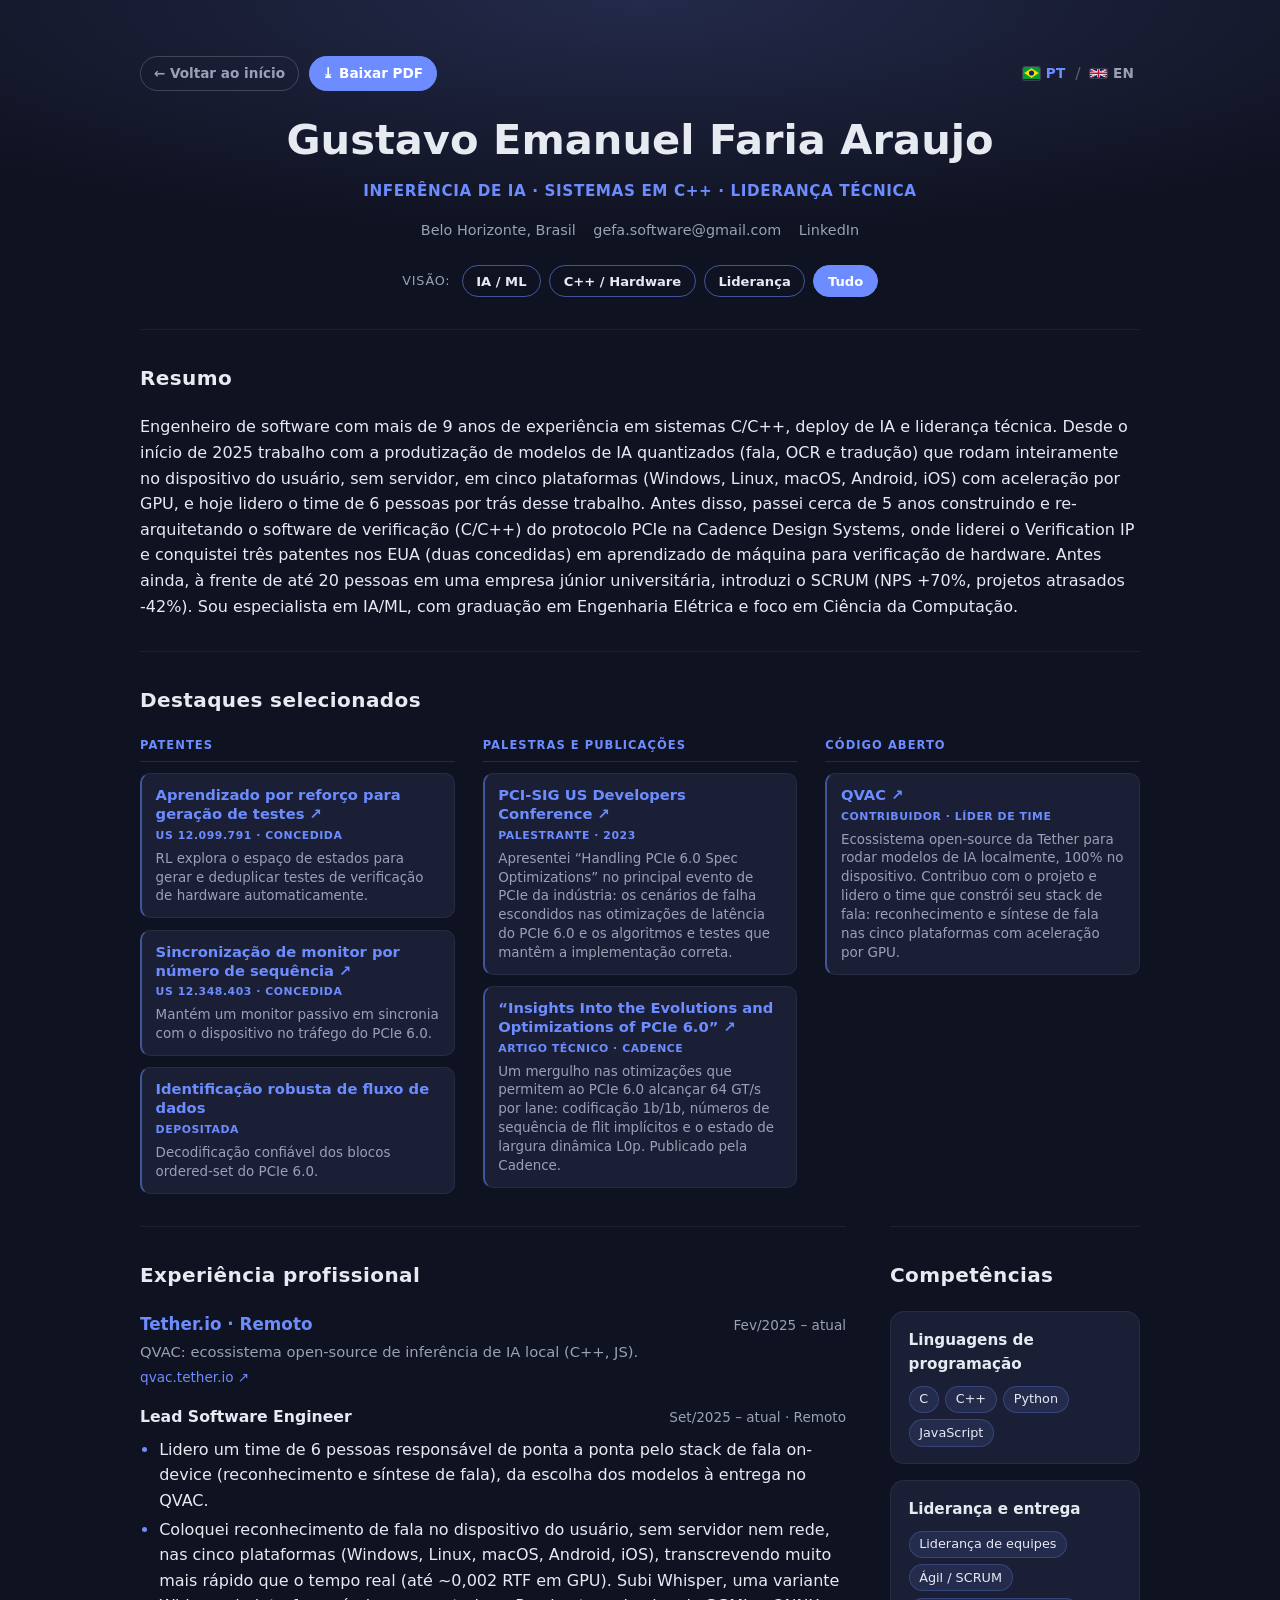
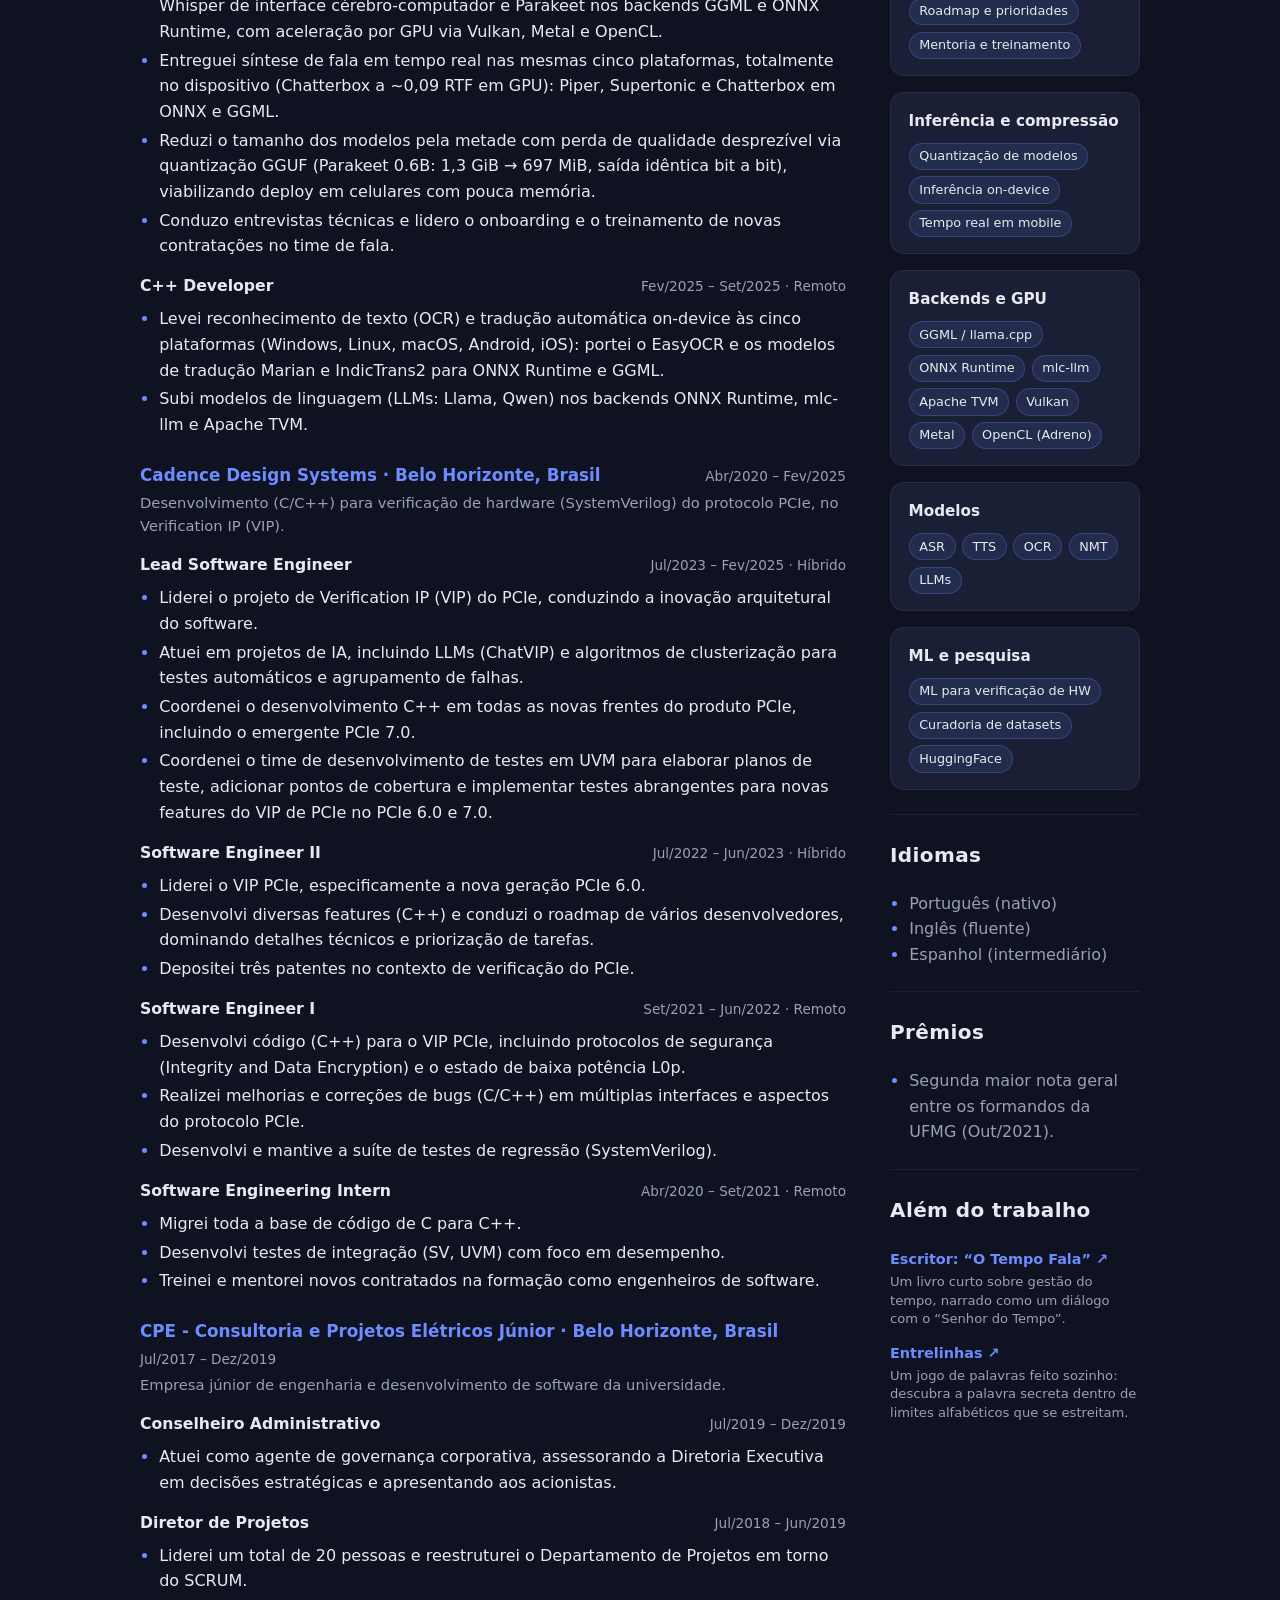
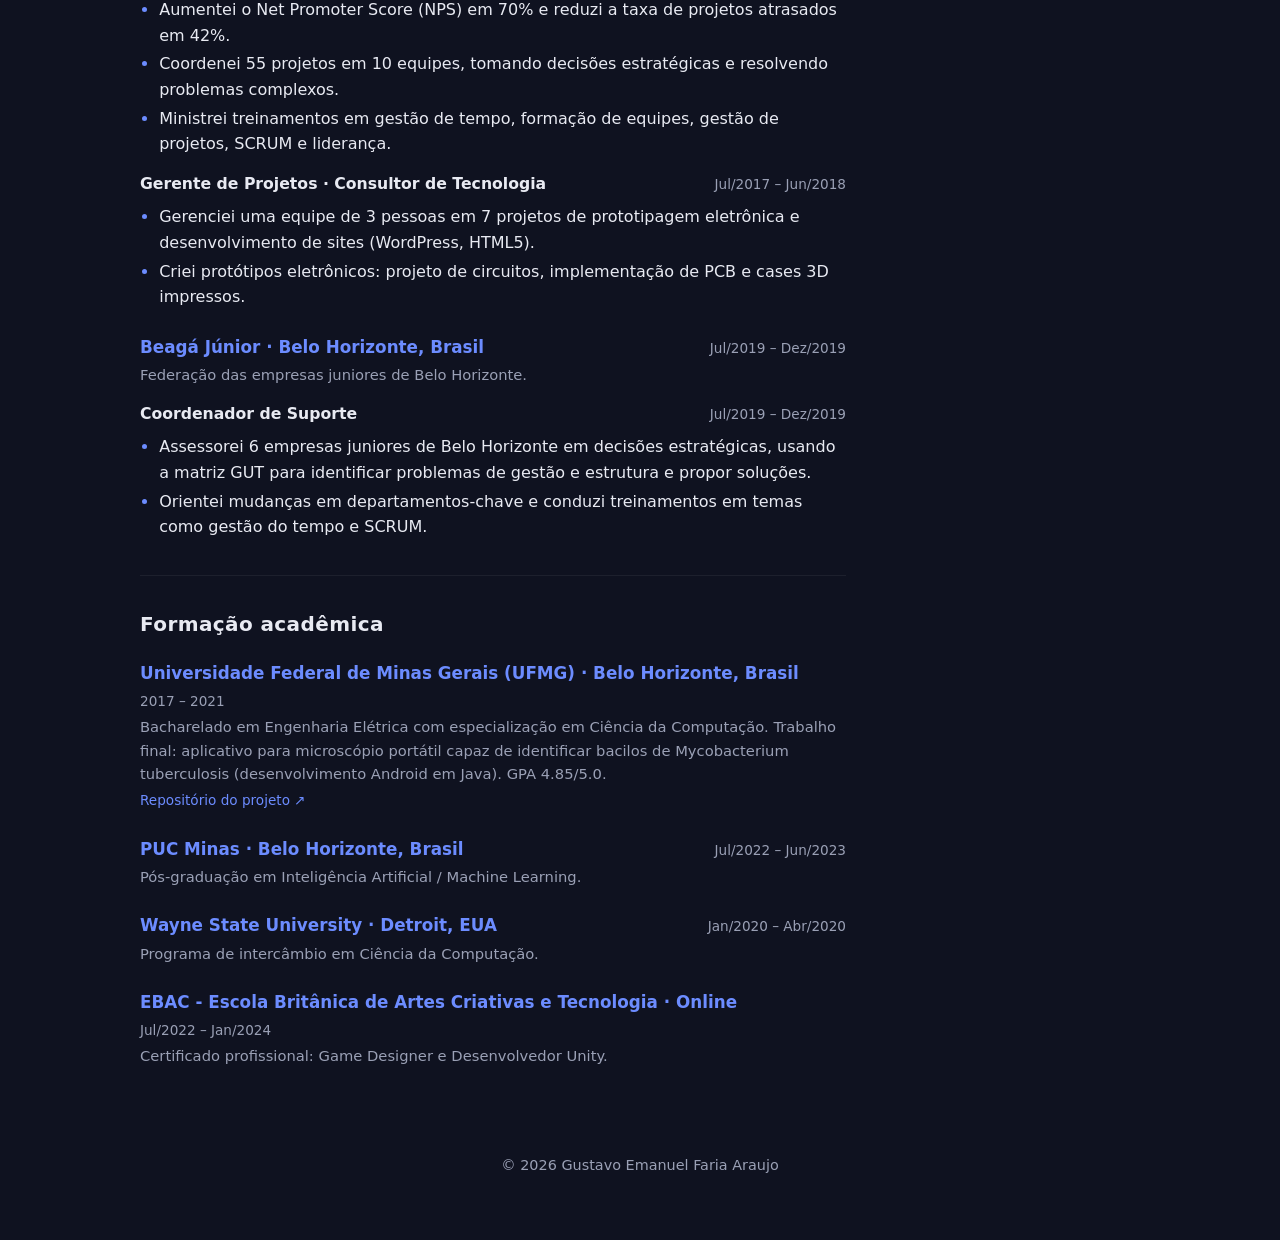
==== commit 3d2e41d8: "Address feedback; make more professional, with better highlights and less jargon" ====
--- a/curriculo/index.html
+++ b/curriculo/index.html
@@ -16,7 +16,10 @@
   <header class="resume-hero">
     <div class="container">
       <div class="toolbar">
-        <a href="../" id="r-back" class="back-btn">← Voltar ao início</a>
+        <div class="toolbar-left">
+          <a href="../" id="r-back" class="back-btn">← Voltar ao início</a>
+          <button type="button" id="r-print" class="back-btn print-btn">⤓ Baixar PDF</button>
+        </div>
         <div class="lang-switch" role="group" aria-label="Language / Idioma">
           <button type="button" data-lang="pt" class="lang-btn" aria-pressed="false">
             <svg class="flag" viewBox="0 0 28 20" aria-hidden="true"><use href="../assets/flags.svg#flag-br" /></svg>
@@ -74,6 +77,11 @@
         <h2 id="r-awards-title">Prêmios</h2>
         <ul class="side-list" id="r-awards"></ul>
       </section>
+
+      <section class="section">
+        <h2 id="r-beyond-title">Além do trabalho</h2>
+        <ul class="beyond-list" id="r-beyond"></ul>
+      </section>
     </aside>
     </div>
   </main>
--- a/assets/resume.css
+++ b/assets/resume.css
@@ -110,6 +110,28 @@
 .back-btn:hover {
   color: var(--text);
   border-color: rgba(255, 255, 255, 0.35);
+}
+
+/* Left cluster of the toolbar: back link + download */
+.toolbar-left {
+  display: inline-flex;
+  align-items: center;
+  gap: 0.6rem;
+}
+
+/* Download PDF: accent-filled so recruiters spot it immediately. Triggers the
+   browser's print-to-PDF (the @media print stylesheet renders a clean, complete
+   black-on-white resume). */
+.print-btn {
+  color: #fff;
+  background: var(--accent);
+  border-color: var(--accent);
+}
+
+.print-btn:hover {
+  color: #fff;
+  background: var(--accent-hover);
+  border-color: var(--accent-hover);
 }
 
 /* Role lens: switcher bar under the hero */
@@ -234,89 +256,32 @@
   margin-top: 0.9rem;
 }
 
-/* Entry modal: "what brings you here?" concierge */
-.lens-modal {
-  position: fixed;
-  inset: 0;
-  z-index: 50;
-  display: flex;
-  align-items: center;
-  justify-content: center;
-  padding: 1.25rem;
-  background: rgba(8, 10, 22, 0.72);
-  backdrop-filter: blur(4px);
-  animation: lens-fade 0.18s ease;
-}
-
-@keyframes lens-fade {
-  from { opacity: 0; }
-  to { opacity: 1; }
-}
-
-.lens-modal-card {
-  width: min(560px, 100%);
-  background: var(--surface);
-  border: 1px solid rgba(255, 255, 255, 0.1);
-  border-radius: calc(var(--radius) * 1.4);
-  padding: 1.75rem 1.6rem;
-  box-shadow: 0 24px 60px rgba(0, 0, 0, 0.5);
-}
-
-.lens-modal-title {
-  margin: 0;
-  font-size: 1.35rem;
-}
-
-.lens-modal-sub {
-  margin: 0.4rem 0 1.25rem;
-  color: var(--muted);
-  font-size: 0.92rem;
-}
-
-.lens-options {
-  display: grid;
-  gap: 0.6rem;
-}
-
-.lens-option {
-  display: flex;
-  flex-direction: column;
-  gap: 0.15rem;
-  text-align: left;
-  background: rgba(108, 140, 255, 0.08);
-  border: 1px solid rgba(108, 140, 255, 0.22);
-  border-radius: var(--radius);
-  padding: 0.8rem 1rem;
-  cursor: pointer;
-  font: inherit;
+/* First-visit hint: until the visitor picks a focus, the lens pills breathe a
+   quiet glow so the feature is discoverable without a blocking modal. The glow
+   retires the moment a pill is clicked (the .lens-bar-hint class is dropped). */
+.lens-bar-hint .lens-pill:not(.active) {
+  border-color: rgba(108, 140, 255, 0.55);
   color: var(--text);
-  transition: border-color 0.15s ease, background 0.15s ease, transform 0.1s ease;
-}
-
-.lens-option:hover {
-  border-color: var(--accent);
-  background: rgba(108, 140, 255, 0.16);
-  transform: translateY(-1px);
-}
-
-.lens-option-name {
-  font-weight: 700;
-  font-size: 1rem;
-}
-
-.lens-option-desc {
-  color: var(--muted);
-  font-size: 0.85rem;
-}
-
-.lens-option-all {
-  background: none;
-  border-color: rgba(255, 255, 255, 0.14);
-}
-
-.lens-option-all:hover {
-  background: rgba(255, 255, 255, 0.05);
-  border-color: rgba(255, 255, 255, 0.3);
+  animation: lens-glow 2.4s ease-in-out infinite;
+}
+
+@keyframes lens-glow {
+  0%, 100% {
+    box-shadow: 0 0 0 0 rgba(108, 140, 255, 0);
+    border-color: rgba(108, 140, 255, 0.3);
+  }
+  50% {
+    box-shadow: 0 0 0 3px rgba(108, 140, 255, 0.18);
+    border-color: rgba(108, 140, 255, 0.7);
+  }
+}
+
+/* Respect reduced-motion: keep a static accent border, no pulsing. */
+@media (prefers-reduced-motion: reduce) {
+  .lens-bar-hint .lens-pill:not(.active) {
+    animation: none;
+    border-color: rgba(108, 140, 255, 0.55);
+  }
 }
 
 /* Sections */
@@ -363,6 +328,10 @@
   color: var(--accent);
 }
 
+.entry-org-name {
+  color: var(--accent);
+}
+
 .entry-date {
   color: var(--muted);
   font-size: 0.85rem;
@@ -423,6 +392,8 @@
    narrow screens. */
 .highlights {
   display: grid;
+  /* Three credential groups: patents / talks & publications / open source.
+     (Personal items live in the "Beyond work" side-rail section, not here.) */
   grid-template-columns: repeat(3, minmax(0, 1fr));
   gap: 1.5rem 1.75rem;
   align-items: start;
@@ -537,6 +508,35 @@
   font-size: 0.8rem;
   padding: 0.15rem 0.6rem;
   border-radius: 999px;
+  white-space: nowrap; /* keep each chip on one line; labels are kept short */
+}
+
+/* Interactive chips reveal a detail line on hover/focus/click. */
+button.tag {
+  font-family: inherit;
+  line-height: inherit;
+  cursor: pointer;
+  transition: background 0.12s ease, border-color 0.12s ease, color 0.12s ease;
+}
+
+button.tag:hover {
+  border-color: var(--accent);
+}
+
+.tag.active {
+  background: var(--accent);
+  border-color: var(--accent);
+  color: #fff;
+}
+
+/* One detail line per group; populated by the active chip. */
+.skill-detail {
+  margin: 0.65rem 0 0;
+  padding-left: 0.6rem;
+  border-left: 2px solid var(--accent);
+  font-size: 0.82rem;
+  line-height: 1.4;
+  color: var(--muted);
 }
 
 .side-list {
@@ -547,6 +547,28 @@
 
 .side-list li::marker {
   color: var(--accent);
+}
+
+/* Beyond work: compact list of personal projects in the side rail. No bullets;
+   each item is a linked label with a short, muted note beneath. */
+.beyond-list {
+  list-style: none;
+  margin: 0;
+  padding: 0;
+  display: grid;
+  gap: 0.7rem;
+}
+
+.beyond-label {
+  font-weight: 700;
+  font-size: 0.9rem;
+}
+
+.beyond-text {
+  margin: 0.1rem 0 0;
+  color: var(--muted);
+  font-size: 0.82rem;
+  line-height: 1.4;
 }
 
 .section a {
@@ -590,7 +612,6 @@
   .back-btn,
   .lang-switch,
   .lens-bar,
-  .lens-modal,
   footer {
     display: none !important;
   }
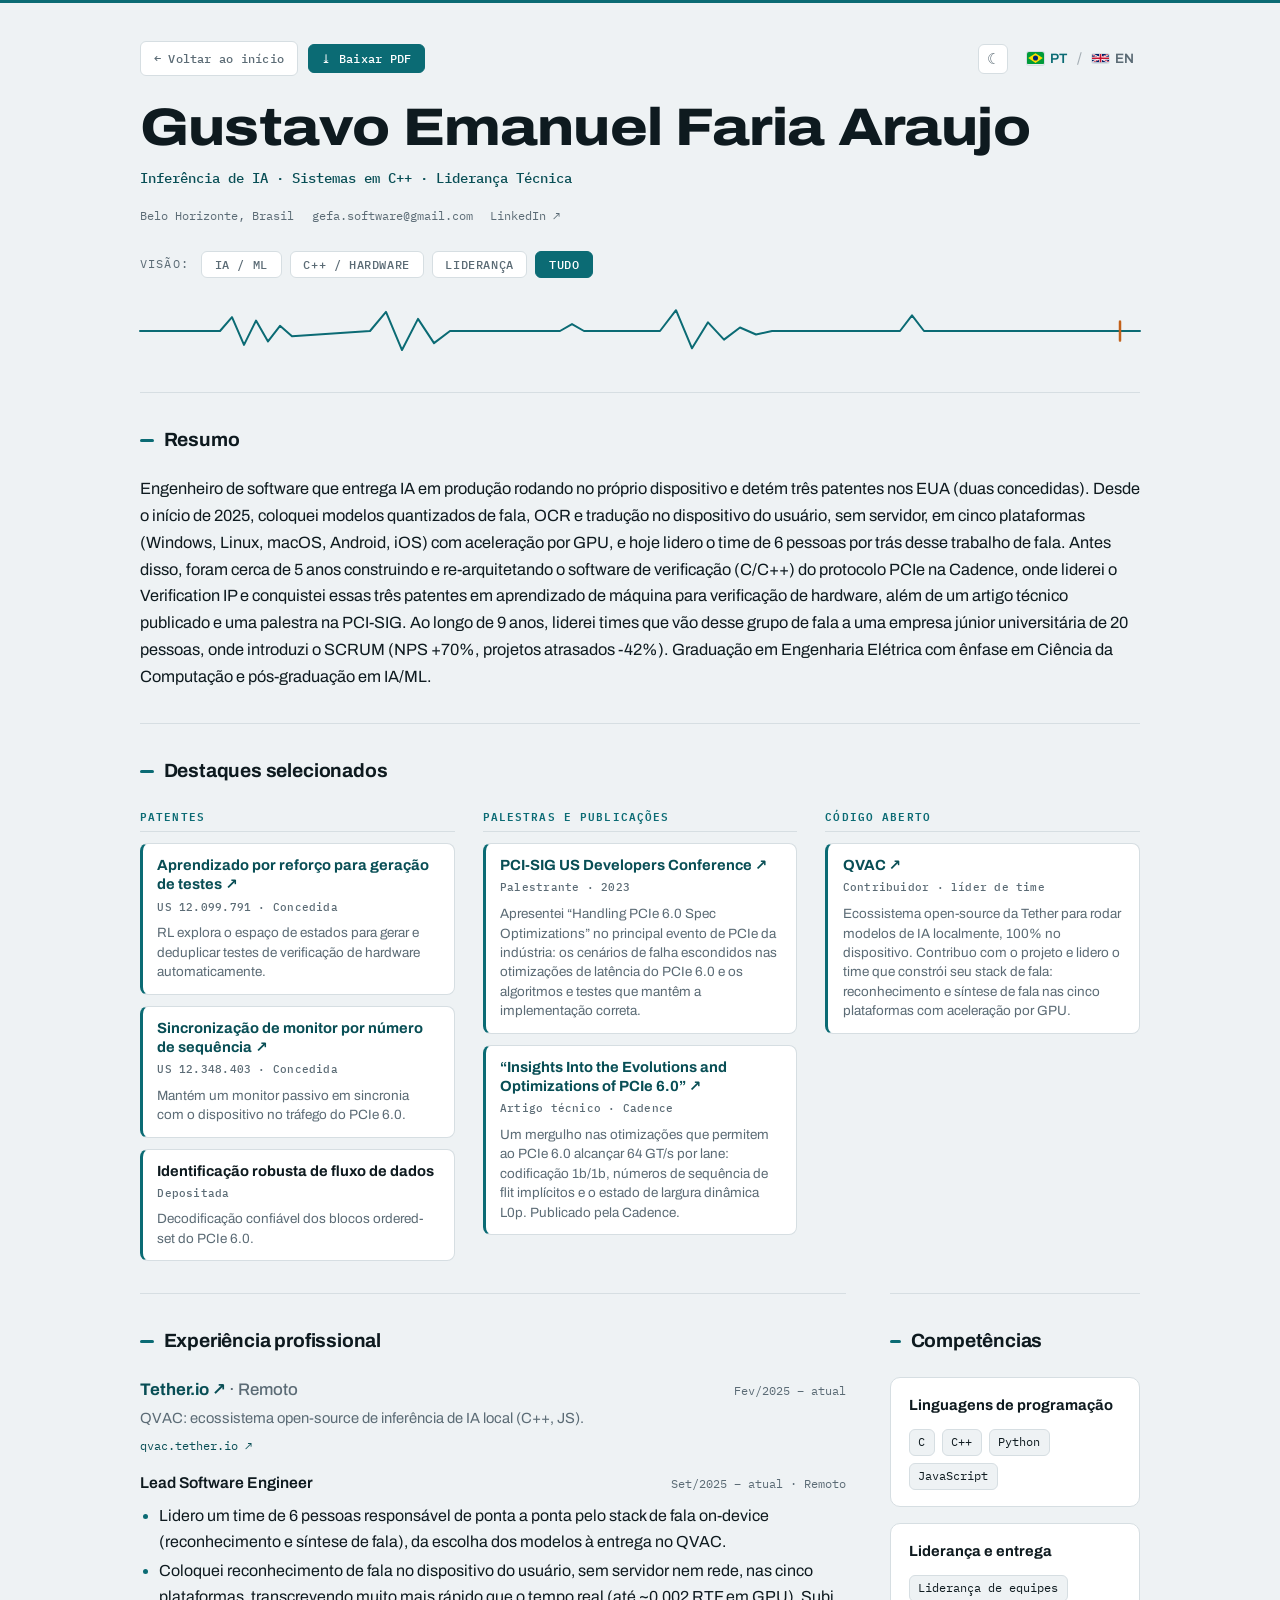
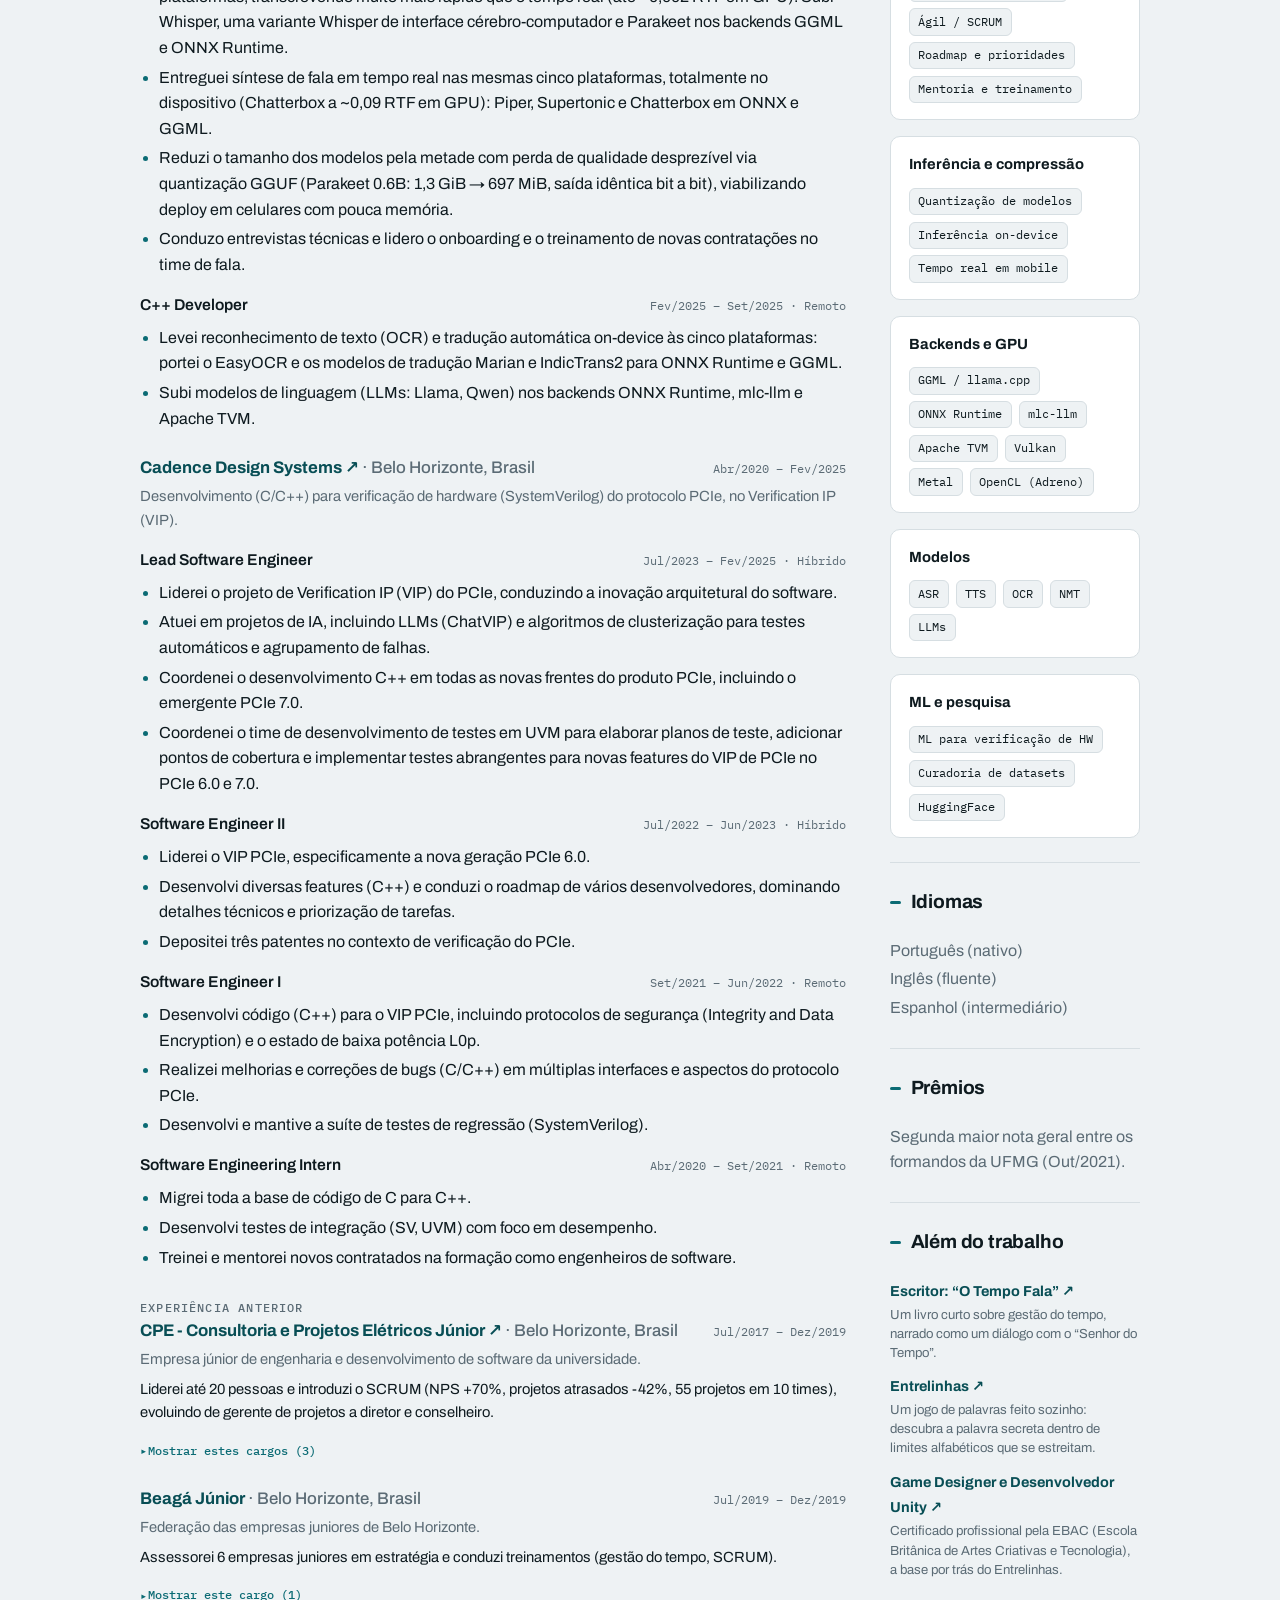
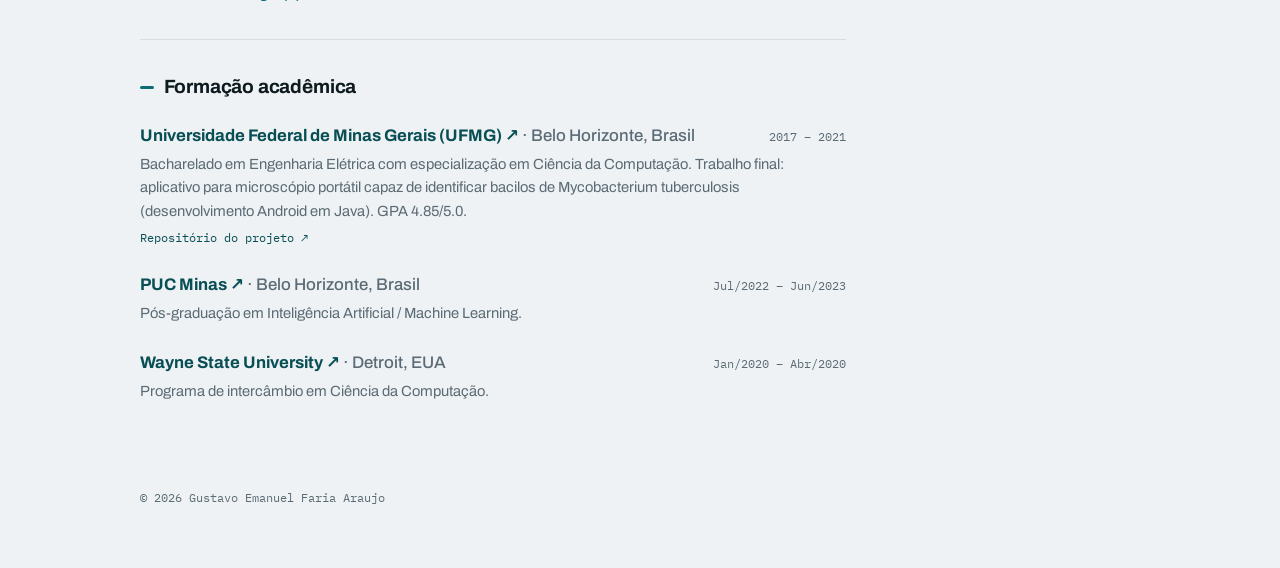
==== commit 981b8ef5: "Revamp site style" ====
--- a/curriculo/index.html
+++ b/curriculo/index.html
@@ -9,6 +9,22 @@
   <link rel="icon" href="../assets/favicon.svg" type="image/svg+xml" />
   <link rel="icon" href="../assets/favicon.png" sizes="any" />
   <link rel="apple-touch-icon" href="../assets/favicon.png" />
+  <script>
+    // Set the theme before first paint to avoid a flash: stored choice wins,
+    // else the OS preference, else light (the default datasheet look).
+    (function () {
+      try {
+        var t = localStorage.getItem("resumeTheme");
+        if (t !== "dark" && t !== "light") {
+          t = window.matchMedia && window.matchMedia("(prefers-color-scheme: dark)").matches ? "dark" : "light";
+        }
+        document.documentElement.setAttribute("data-theme", t);
+      } catch (e) {}
+    })();
+  </script>
+  <link rel="preconnect" href="https://fonts.googleapis.com" />
+  <link rel="preconnect" href="https://fonts.gstatic.com" crossorigin />
+  <link href="https://fonts.googleapis.com/css2?family=Archivo:wdth,wght@75..125,400..800&family=IBM+Plex+Mono:wght@400;500;600&display=swap" rel="stylesheet" />
   <link rel="stylesheet" href="../assets/base.css" />
   <link rel="stylesheet" href="../assets/resume.css" />
 </head>
@@ -20,6 +36,10 @@
           <a href="../" id="r-back" class="back-btn">← Voltar ao início</a>
           <button type="button" id="r-print" class="back-btn print-btn">⤓ Baixar PDF</button>
         </div>
+        <div class="toolbar-right">
+        <button type="button" id="r-theme" class="theme-btn" aria-label="Toggle theme">
+          <span class="theme-ico" aria-hidden="true">☾</span>
+        </button>
         <div class="lang-switch" role="group" aria-label="Language / Idioma">
           <button type="button" data-lang="pt" class="lang-btn" aria-pressed="false">
             <svg class="flag" viewBox="0 0 28 20" aria-hidden="true"><use href="../assets/flags.svg#flag-br" /></svg>
@@ -31,10 +51,15 @@
             <span>EN</span>
           </button>
         </div>
+        </div>
       </div>
       <h1 id="r-name">Gustavo Emanuel Faria Araujo</h1>
       <p class="role" id="r-role">Lead Software Engineer</p>
       <div class="contact" id="r-contact"></div>
+      <svg class="wave" viewBox="0 0 1000 60" preserveAspectRatio="none" aria-hidden="true">
+        <path class="trace" pathLength="100" d="M0 30 L80 30 L92 14 L104 46 L116 18 L128 42 L140 24 L152 36 L230 30 L246 8 L262 52 L278 16 L294 44 L310 30 L420 30 L432 22 L444 30 L520 30 L536 6 L552 50 L568 20 L584 40 L600 26 L616 34 L632 30 L760 30 L772 12 L784 30 L1000 30" />
+        <line class="cursor" x1="980" y1="19" x2="980" y2="41" />
+      </svg>
     </div>
   </header>
 
--- a/assets/resume.css
+++ b/assets/resume.css
@@ -1,9 +1,77 @@
-/* Page-specific styles for the resume. Shared tokens, reset, and the
-   language-switch component live in base.css (linked first). */
+/* Resume page styles: an engineer's instrument readout.
+   The throughline of Gustavo's work (PCIe signal integrity, speech waveforms,
+   real-time factor, quantization) is measurement and signal, so the page reads
+   like a precise datasheet: cool paper, a signal-teal accent, monospace for
+   every measurement, and one signature, the oscilloscope trace that sweeps in
+   under the hero.
+
+   This file is linked ONLY by /resume and /curriculo, so the token overrides
+   below stay scoped to the resume and never touch the landing page (which loads
+   base.css + styles.css). Shared reset and the language switch live in base.css;
+   the tokens here re-skin the few base components it styles (lang switch, flags).
+   Class/id names are kept exactly as resume.js expects. */
+
+:root {
+  --paper: #eef2f4;          /* cool off-white page (deliberately not cream) */
+  --surface: #ffffff;        /* readout panels / cards */
+  --ink: #0e1a1f;            /* deep cool near-black text */
+  --text: #0e1a1f;           /* base.css lang switch reads --text */
+  --muted: #5b6b75;          /* slate secondary text */
+  --line: #d6dee2;           /* hairlines, grid, borders */
+  --accent: #0b6b74;         /* signal teal: channel 1 */
+  --accent-strong: #084e55;  /* darker teal for hover/links */
+  --accent-hover: #0b6b74;   /* base.css contact links read --accent-hover */
+  --live: #c2611a;           /* amber: the one "live" marker (scope playhead) */
+  --trace: rgba(11, 107, 116, 0.16);
+  --radius: 10px;
+  --bg: #eef2f4;             /* base.css body reads --bg */
+  --mono: "IBM Plex Mono", ui-monospace, "Cascadia Code", Consolas, monospace;
+  --sans: "Archivo", system-ui, -apple-system, "Segoe UI", Roboto, sans-serif;
+}
+
+/* Dark theme: the same instrument, lights off. A deep teal-slate panel with a
+   brighter signal teal, so the scope trace reads as a glowing readout. Toggled
+   via data-theme on <html> (set before paint by an inline script in each page;
+   the toggle button persists the choice to localStorage). */
+:root[data-theme="dark"] {
+  --paper: #0b1316;
+  --surface: #121e22;
+  --ink: #e8eff0;
+  --text: #e8eff0;
+  --muted: #8ba2a8;
+  --line: rgba(255, 255, 255, 0.1);
+  --accent: #2fb9b3;
+  --accent-strong: #5fd6cf;
+  --accent-hover: #5fd6cf;
+  --live: #e08a3c;
+  --trace: rgba(47, 185, 179, 0.2);
+  --bg: #0b1316;
+}
+
+body {
+  font-family: var(--sans);
+  background: var(--bg);
+  color: var(--text);
+}
 
 .container {
   width: min(1000px, 92%);
   margin: 0 auto;
+}
+
+/* Accessibility floor: a clearly visible keyboard focus ring everywhere. */
+a:focus-visible,
+button:focus-visible,
+.tag:focus-visible,
+.lens-pill:focus-visible {
+  outline: 2px solid var(--accent);
+  outline-offset: 2px;
+  border-radius: 4px;
+}
+
+/* The lang-switch flag ring (white in base.css) is invisible on light paper. */
+.flag {
+  box-shadow: 0 0 0 1px var(--line);
 }
 
 /* Two-column body: wide main text + narrow side rail */
@@ -14,7 +82,6 @@
   align-items: start;
 }
 
-/* Experience and Skills start on the same row, sharing the divider line */
 .resume-main > .section:first-child,
 .resume-side > .section:first-child {
   padding-top: 2rem;
@@ -25,7 +92,7 @@
 }
 
 .resume-side h2 {
-  font-size: 1.1rem;
+  font-size: 1rem;
 }
 
 @media (max-width: 760px) {
@@ -35,50 +102,130 @@
   }
 
   .resume-side > .section:first-child {
-    border-top: 1px solid rgba(255, 255, 255, 0.06);
+    border-top: 1px solid var(--line);
     padding-top: 2rem;
   }
 }
 
-/* Header */
+/* ------------------------------------------------------------------ *
+ * Hero: a left-aligned instrument header. A mono coordinate eyebrow, an
+ * expanded-weight nameplate, a mono role readout, then the signal trace.
+ * ------------------------------------------------------------------ */
 .resume-hero {
-  padding: 3.5rem 0 2rem;
-  background: radial-gradient(120% 120% at 50% 0%, #232a4a 0%, var(--bg) 60%);
-  text-align: center;
+  padding: 2.4rem 0 2.2rem;
+  background: transparent;
+  border-top: 3px solid var(--accent); /* the page's "power-on" bar */
+  text-align: left;
 }
 
 .resume-hero h1 {
   margin: 0;
-  font-size: clamp(1.8rem, 5vw, 2.6rem);
+  font-family: var(--sans);
+  font-weight: 800;
+  font-stretch: 115%; /* Archivo width axis: a wide, engineered nameplate */
+  letter-spacing: -0.015em;
+  line-height: 1.02;
+  font-size: clamp(2rem, 5.5vw, 3.3rem);
+  color: var(--ink);
 }
 
 .resume-hero .role {
-  margin: 0.35rem 0 0;
-  color: var(--accent);
-  font-weight: 600;
-  letter-spacing: 0.04em;
-  text-transform: uppercase;
-  font-size: 0.95rem;
+  margin: 0.75rem 0 0;
+  font-family: var(--mono);
+  font-weight: 500;
+  letter-spacing: 0;
+  text-transform: none;
+  font-size: 0.88rem;
+  color: var(--accent-strong);
 }
 
 .contact {
   margin: 1rem 0 0;
   display: flex;
   flex-wrap: wrap;
-  justify-content: center;
-  gap: 0.4rem 1.1rem;
-  color: var(--muted);
-  font-size: 0.9rem;
+  justify-content: flex-start;
+  gap: 0.35rem 1.1rem;
+  font-family: var(--mono);
+  font-size: 0.78rem;
+  color: var(--muted);
 }
 
 .contact a {
   color: var(--muted);
   text-decoration: none;
+  border-bottom: 1px solid transparent;
 }
 
 .contact a:hover {
-  color: var(--accent-hover);
-  text-decoration: underline;
+  color: var(--accent-strong);
+  border-bottom-color: var(--accent);
+}
+
+/* Signature: an oscilloscope trace that sweeps in on load, closing the hero.
+   A stylized speech/PCIe signal with a single amber playhead. Strokes use
+   non-scaling-stroke so the full-width horizontal stretch never distorts them. */
+.wave {
+  display: block;
+  width: 100%;
+  height: 52px;
+  margin: 1.7rem 0 0;
+  overflow: visible;
+}
+
+.wave .trace {
+  fill: none;
+  stroke: var(--accent);
+  stroke-width: 2;
+  stroke-linecap: round;
+  stroke-linejoin: round;
+  vector-effect: non-scaling-stroke;
+  stroke-dasharray: 100;
+  stroke-dashoffset: 100;
+  animation: scope-sweep 1.7s cubic-bezier(0.2, 0.7, 0.2, 1) forwards;
+}
+
+.wave .cursor {
+  stroke: var(--live);
+  stroke-width: 2.5;
+  stroke-linecap: round;
+  vector-effect: non-scaling-stroke;
+  opacity: 0;
+  animation: cursor-in 0.5s ease 1.55s forwards,
+    cursor-pulse 2.4s ease-in-out 2.1s infinite;
+}
+
+@keyframes scope-sweep {
+  to {
+    stroke-dashoffset: 0;
+  }
+}
+
+@keyframes cursor-in {
+  to {
+    opacity: 1;
+  }
+}
+
+@keyframes cursor-pulse {
+  0%,
+  100% {
+    opacity: 1;
+  }
+  50% {
+    opacity: 0.3;
+  }
+}
+
+@media (prefers-reduced-motion: reduce) {
+  .wave .trace {
+    animation: none;
+    stroke-dashoffset: 0;
+  }
+
+  .wave .cursor {
+    animation: none;
+    opacity: 1;
+  }
 }
 
 /* Toolbar */
@@ -87,41 +234,73 @@
   align-items: center;
   justify-content: space-between;
   gap: 1rem;
-  margin-bottom: 1rem;
+  margin-bottom: 1.6rem;
+}
+
+.toolbar-left {
+  display: inline-flex;
+  align-items: center;
+  gap: 0.6rem;
+}
+
+/* Right cluster: theme toggle, then the language switch. */
+.toolbar-right {
+  display: inline-flex;
+  align-items: center;
+  gap: 0.85rem;
+}
+
+.theme-btn {
+  display: inline-flex;
+  align-items: center;
+  justify-content: center;
+  width: 30px;
+  height: 30px;
+  padding: 0;
+  background: var(--surface);
+  border: 1px solid var(--line);
+  border-radius: 6px;
+  color: var(--muted);
+  font-size: 0.95rem;
+  line-height: 1;
+  cursor: pointer;
+  transition: color 0.15s ease, border-color 0.15s ease;
+}
+
+.theme-btn:hover {
+  color: var(--accent-strong);
+  border-color: var(--accent);
+}
+
+.theme-ico {
+  display: block;
 }
 
 .back-btn {
   display: inline-flex;
   align-items: center;
   gap: 0.4rem;
-  background: none;
-  border: 1px solid rgba(255, 255, 255, 0.18);
-  color: var(--muted);
-  font: inherit;
-  font-size: 0.85rem;
-  font-weight: 600;
-  padding: 0.35rem 0.8rem;
-  border-radius: 999px;
+  background: var(--surface);
+  border: 1px solid var(--line);
+  color: var(--muted);
+  font-family: var(--mono);
+  font-size: 0.76rem;
+  font-weight: 500;
+  letter-spacing: 0.02em;
+  padding: 0.4rem 0.8rem;
+  border-radius: 6px;
   cursor: pointer;
   text-decoration: none;
-  transition: color 0.15s ease, border-color 0.15s ease;
+  transition: color 0.15s ease, border-color 0.15s ease, background 0.15s ease;
 }
 
 .back-btn:hover {
-  color: var(--text);
-  border-color: rgba(255, 255, 255, 0.35);
-}
-
-/* Left cluster of the toolbar: back link + download */
-.toolbar-left {
-  display: inline-flex;
-  align-items: center;
-  gap: 0.6rem;
-}
-
-/* Download PDF: accent-filled so recruiters spot it immediately. Triggers the
-   browser's print-to-PDF (the @media print stylesheet renders a clean, complete
-   black-on-white resume). */
+  color: var(--ink);
+  border-color: var(--accent);
+}
+
+/* Download PDF: accent-filled so recruiters spot it. Triggers print-to-PDF
+   (the @media print sheet renders a clean, complete black-on-white resume). */
 .print-btn {
   color: #fff;
   background: var(--accent);
@@ -130,44 +309,47 @@
 
 .print-btn:hover {
   color: #fff;
-  background: var(--accent-hover);
-  border-color: var(--accent-hover);
-}
-
-/* Role lens: switcher bar under the hero */
+  background: var(--accent-strong);
+  border-color: var(--accent-strong);
+}
+
+/* Role lens: a row of instrument toggles under the hero */
 .lens-bar {
   display: flex;
   flex-wrap: wrap;
   align-items: center;
-  justify-content: center;
+  justify-content: flex-start;
   gap: 0.5rem;
-  margin: 1.4rem 0 0;
+  margin: 1.5rem 0 0;
 }
 
 .lens-label {
-  color: var(--muted);
-  font-size: 0.8rem;
+  font-family: var(--mono);
+  color: var(--muted);
+  font-size: 0.72rem;
   text-transform: uppercase;
-  letter-spacing: 0.06em;
-  margin-right: 0.2rem;
+  letter-spacing: 0.1em;
+  margin-right: 0.25rem;
 }
 
 .lens-pill {
-  background: none;
-  border: 1px solid rgba(255, 255, 255, 0.18);
-  color: var(--muted);
-  font: inherit;
-  font-size: 0.82rem;
-  font-weight: 600;
-  padding: 0.3rem 0.85rem;
-  border-radius: 999px;
+  background: var(--surface);
+  border: 1px solid var(--line);
+  color: var(--muted);
+  font-family: var(--mono);
+  font-size: 0.74rem;
+  font-weight: 500;
+  text-transform: uppercase;
+  letter-spacing: 0.05em;
+  padding: 0.32rem 0.8rem;
+  border-radius: 6px;
   cursor: pointer;
   transition: color 0.15s ease, border-color 0.15s ease, background 0.15s ease;
 }
 
 .lens-pill:hover {
-  color: var(--text);
-  border-color: rgba(255, 255, 255, 0.35);
+  color: var(--ink);
+  border-color: var(--accent);
 }
 
 .lens-pill.active {
@@ -176,15 +358,11 @@
   border-color: var(--accent);
 }
 
-/* Off-lens content: collapsed out of the way, revealed by an expander.
-   Nothing is greyed out; relevant work simply leads and the rest is one click
-   away (and always restored for print). */
+/* Off-lens content: collapsed, revealed by an expander. Nothing is greyed out. */
 .lens-extra {
   display: none;
 }
 
-/* Highlight cards set their own display, so the hide needs equal-or-higher
-   specificity to win over `.highlight-card { display: grid }`. */
 .highlight-card.lens-extra {
   display: none;
 }
@@ -201,7 +379,7 @@
   display: block;
 }
 
-/* Expander control, styled as a quiet inline link rather than a button */
+/* Expander, a quiet mono link */
 .lens-toggle-li {
   list-style: none;
   margin-left: -1.2rem;
@@ -215,20 +393,18 @@
   background: none;
   border: none;
   padding: 0.1rem 0;
-  font: inherit;
-  font-size: 0.82rem;
-  font-weight: 600;
+  font-family: var(--mono);
+  font-size: 0.76rem;
+  font-weight: 500;
   color: var(--accent);
   cursor: pointer;
 }
 
 .lens-toggle:hover {
-  color: var(--accent-hover);
+  color: var(--accent-strong);
   text-decoration: underline;
 }
 
-/* Single down-triangle, rotated when collapsed: keeps consistent glyph
-   height in both states (the ▸/▾ pair rendered at mismatched sizes). */
 .lens-toggle::before {
   content: "▾";
   display: inline-block;
@@ -243,7 +419,6 @@
   transform: rotate(0);
 }
 
-/* Whole-company collapse (a fully off-lens entry under a lens) */
 .lens-roles {
   display: none;
 }
@@ -256,49 +431,45 @@
   margin-top: 0.9rem;
 }
 
-/* First-visit hint: until the visitor picks a focus, the lens pills breathe a
-   quiet glow so the feature is discoverable without a blocking modal. The glow
-   retires the moment a pill is clicked (the .lens-bar-hint class is dropped). */
-.lens-bar-hint .lens-pill:not(.active) {
-  border-color: rgba(108, 140, 255, 0.55);
-  color: var(--text);
-  animation: lens-glow 2.4s ease-in-out infinite;
-}
-
-@keyframes lens-glow {
-  0%, 100% {
-    box-shadow: 0 0 0 0 rgba(108, 140, 255, 0);
-    border-color: rgba(108, 140, 255, 0.3);
-  }
-  50% {
-    box-shadow: 0 0 0 3px rgba(108, 140, 255, 0.18);
-    border-color: rgba(108, 140, 255, 0.7);
-  }
-}
-
-/* Respect reduced-motion: keep a static accent border, no pulsing. */
-@media (prefers-reduced-motion: reduce) {
-  .lens-bar-hint .lens-pill:not(.active) {
-    animation: none;
-    border-color: rgba(108, 140, 255, 0.55);
-  }
-}
-
-/* Sections */
+/* ------------------------------------------------------------------ *
+ * Sections. Each heading carries a small teal "channel" tick that ties
+ * back to the signal trace (a marker, not decorative numbering).
+ * ------------------------------------------------------------------ */
 .section {
   padding: 2rem 0;
-  border-top: 1px solid rgba(255, 255, 255, 0.06);
+  border-top: 1px solid var(--line);
 }
 
 .section > h2 {
-  font-size: 1.25rem;
+  display: flex;
+  align-items: center;
+  gap: 0.6rem;
   margin: 0 0 1.25rem;
-  letter-spacing: 0.02em;
+  font-family: var(--sans);
+  font-weight: 700;
+  font-size: 1.2rem;
+  letter-spacing: -0.01em;
+  color: var(--ink);
+}
+
+.section > h2::before {
+  content: "";
+  flex: none;
+  width: 14px;
+  height: 3px;
+  border-radius: 2px;
+  background: var(--accent);
+}
+
+.resume-side h2::before {
+  width: 11px;
 }
 
 .summary {
   margin: 0;
-  color: var(--text);
+  color: var(--ink);
+  font-size: 1.02rem;
+  line-height: 1.65;
 }
 
 /* Experience / education entries */
@@ -320,38 +491,65 @@
 
 .entry-title {
   margin: 0;
+  font-family: var(--sans);
   font-size: 1.05rem;
   font-weight: 700;
+  color: var(--ink);
 }
 
 .entry-org {
-  color: var(--accent);
+  color: var(--muted);
+  font-weight: 500;
 }
 
 .entry-org-name {
-  color: var(--accent);
+  color: var(--accent-strong);
+}
+
+.entry-title a {
+  color: var(--accent-strong);
 }
 
 .entry-date {
-  color: var(--muted);
-  font-size: 0.85rem;
+  font-family: var(--mono);
+  color: var(--muted);
+  font-size: 0.78rem;
   white-space: nowrap;
 }
 
 .entry-sub {
-  margin: 0.15rem 0 0;
+  margin: 0.2rem 0 0;
   color: var(--muted);
   font-size: 0.92rem;
 }
 
 .entry-links {
-  margin: 0.25rem 0 0;
-  font-size: 0.85rem;
+  margin: 0.3rem 0 0;
+  font-family: var(--mono);
+  font-size: 0.78rem;
 }
 
 .entry-links .link-sep {
   color: var(--muted);
   opacity: 0.6;
+}
+
+/* One-line outcome summary for earlier-tier (compacted) entries. */
+.entry-compact {
+  margin: 0.4rem 0 0.1rem;
+  font-size: 0.92rem;
+  color: var(--ink);
+}
+
+/* Quiet divider introducing the "Earlier experience" tier. */
+.exp-tier-title {
+  margin: 1.8rem 0 0;
+  font-family: var(--mono);
+  font-size: 0.74rem;
+  font-weight: 500;
+  letter-spacing: 0.1em;
+  text-transform: uppercase;
+  color: var(--muted);
 }
 
 /* Nested positions within a company */
@@ -369,8 +567,10 @@
 
 .position-title {
   margin: 0;
+  font-family: var(--sans);
   font-size: 0.98rem;
   font-weight: 600;
+  color: var(--ink);
 }
 
 .entry ul {
@@ -379,21 +579,20 @@
 }
 
 .entry li {
-  margin: 0.2rem 0;
+  margin: 0.25rem 0;
+  color: var(--ink);
 }
 
 .entry li::marker {
   color: var(--accent);
 }
 
-/* Selected highlights: a three-column showcase. Each column is a labelled group
-   (patents / authorship / community); each item is a card with a (linked) title,
-   a small meta line, and an optional one-liner. Collapses to one column on
-   narrow screens. */
+/* ------------------------------------------------------------------ *
+ * Selected highlights: readout panels. The mono meta line lets patent
+ * part-numbers read like the instrument labels they are.
+ * ------------------------------------------------------------------ */
 .highlights {
   display: grid;
-  /* Three credential groups: patents / talks & publications / open source.
-     (Personal items live in the "Beyond work" side-rail section, not here.) */
   grid-template-columns: repeat(3, minmax(0, 1fr));
   gap: 1.5rem 1.75rem;
   align-items: start;
@@ -402,11 +601,12 @@
 .highlight-group-title {
   margin: 0 0 0.7rem;
   padding-bottom: 0.4rem;
-  border-bottom: 1px solid rgba(255, 255, 255, 0.1);
-  font-size: 0.72rem;
-  font-weight: 700;
+  border-bottom: 1px solid var(--line);
+  font-family: var(--mono);
+  font-size: 0.7rem;
+  font-weight: 600;
   text-transform: uppercase;
-  letter-spacing: 0.09em;
+  letter-spacing: 0.1em;
   color: var(--accent);
 }
 
@@ -420,51 +620,53 @@
 
 .highlight-card {
   display: grid;
-  gap: 0.2rem;
+  gap: 0.25rem;
   background: var(--surface);
-  border: 1px solid rgba(255, 255, 255, 0.06);
-  border-left: 2px solid rgba(108, 140, 255, 0.5);
-  border-radius: 10px;
-  padding: 0.7rem 0.85rem;
-  transition: border-color 0.15s ease, transform 0.15s ease;
+  border: 1px solid var(--line);
+  border-left: 3px solid var(--accent);
+  border-radius: 8px;
+  padding: 0.75rem 0.9rem;
+  transition: border-color 0.15s ease, transform 0.15s ease, box-shadow 0.15s ease;
 }
 
 .highlight-card:hover {
-  border-left-color: var(--accent);
+  border-left-color: var(--live);
   transform: translateY(-1px);
+  box-shadow: 0 8px 22px rgba(14, 26, 31, 0.07);
 }
 
 .highlight-label {
+  font-family: var(--sans);
   font-weight: 700;
   font-size: 0.92rem;
   line-height: 1.3;
-  color: var(--accent);
+  color: var(--ink);
 }
 
 a.highlight-label {
   text-decoration: none;
+  color: var(--accent-strong);
 }
 
 a.highlight-label:hover {
-  color: var(--accent-hover);
+  color: var(--accent);
 }
 
 .highlight-meta {
+  font-family: var(--mono);
   font-size: 0.68rem;
-  font-weight: 600;
-  text-transform: uppercase;
-  letter-spacing: 0.05em;
-  color: var(--accent);
+  font-weight: 500;
+  letter-spacing: 0.02em;
+  color: var(--muted);
 }
 
 .highlight-text {
-  margin: 0.15rem 0 0;
+  margin: 0.2rem 0 0;
   font-size: 0.84rem;
-  line-height: 1.4;
-  color: var(--muted);
-}
-
-/* The lens expander sits under the cards without card chrome. */
+  line-height: 1.45;
+  color: var(--muted);
+}
+
 .highlights-list .lens-toggle-li {
   margin-left: 0;
 }
@@ -476,7 +678,9 @@
   }
 }
 
-/* Skills + meta grids */
+/* ------------------------------------------------------------------ *
+ * Skills: panels of mono chips with a per-group readout line.
+ * ------------------------------------------------------------------ */
 .skill-grid {
   display: grid;
   gap: 1rem;
@@ -485,14 +689,17 @@
 
 .skill-group {
   background: var(--surface);
-  border: 1px solid rgba(255, 255, 255, 0.06);
+  border: 1px solid var(--line);
   border-radius: var(--radius);
   padding: 1rem 1.1rem;
 }
 
 .skill-group h3 {
-  margin: 0 0 0.6rem;
-  font-size: 0.95rem;
+  margin: 0 0 0.7rem;
+  font-family: var(--sans);
+  font-size: 0.92rem;
+  font-weight: 700;
+  color: var(--ink);
 }
 
 .tags {
@@ -502,18 +709,17 @@
 }
 
 .tag {
-  background: rgba(108, 140, 255, 0.12);
-  border: 1px solid rgba(108, 140, 255, 0.25);
-  color: var(--text);
-  font-size: 0.8rem;
-  padding: 0.15rem 0.6rem;
-  border-radius: 999px;
-  white-space: nowrap; /* keep each chip on one line; labels are kept short */
-}
-
-/* Interactive chips reveal a detail line on hover/focus/click. */
+  background: var(--paper);
+  border: 1px solid var(--line);
+  color: var(--ink);
+  font-family: var(--mono);
+  font-size: 0.74rem;
+  padding: 0.2rem 0.55rem;
+  border-radius: 6px;
+  white-space: nowrap;
+}
+
 button.tag {
-  font-family: inherit;
   line-height: inherit;
   cursor: pointer;
   transition: background 0.12s ease, border-color 0.12s ease, color 0.12s ease;
@@ -521,6 +727,7 @@
 
 button.tag:hover {
   border-color: var(--accent);
+  color: var(--accent-strong);
 }
 
 .tag.active {
@@ -529,28 +736,35 @@
   color: #fff;
 }
 
+.tag.pinned {
+  box-shadow: 0 0 0 2px var(--trace);
+}
+
 /* One detail line per group; populated by the active chip. */
 .skill-detail {
-  margin: 0.65rem 0 0;
-  padding-left: 0.6rem;
+  margin: 0.7rem 0 0;
+  padding-left: 0.65rem;
   border-left: 2px solid var(--accent);
-  font-size: 0.82rem;
-  line-height: 1.4;
-  color: var(--muted);
-}
-
+  font-family: var(--mono);
+  font-size: 0.76rem;
+  line-height: 1.5;
+  color: var(--muted);
+}
+
+/* Side rail lists (Languages, Awards): no bullets, the section's teal tick is
+   marker enough. */
 .side-list {
+  list-style: none;
   margin: 0;
-  padding-left: 1.2rem;
-  color: var(--muted);
-}
-
-.side-list li::marker {
-  color: var(--accent);
-}
-
-/* Beyond work: compact list of personal projects in the side rail. No bullets;
-   each item is a linked label with a short, muted note beneath. */
+  padding: 0;
+  color: var(--muted);
+}
+
+.side-list li {
+  margin: 0.2rem 0;
+}
+
+/* Beyond work: compact list of personal projects in the side rail. */
 .beyond-list {
   list-style: none;
   margin: 0;
@@ -560,42 +774,64 @@
 }
 
 .beyond-label {
+  font-family: var(--sans);
   font-weight: 700;
   font-size: 0.9rem;
+  color: var(--ink);
+}
+
+a.beyond-label {
+  color: var(--accent-strong);
+  text-decoration: none;
+}
+
+a.beyond-label:hover {
+  color: var(--accent);
 }
 
 .beyond-text {
   margin: 0.1rem 0 0;
   color: var(--muted);
   font-size: 0.82rem;
-  line-height: 1.4;
+  line-height: 1.45;
 }
 
 .section a {
+  color: var(--accent-strong);
+  text-decoration: none;
+}
+
+.section a:hover {
   color: var(--accent);
-  text-decoration: none;
-}
-
-.section a:hover {
-  color: var(--accent-hover);
   text-decoration: underline;
 }
 
 footer {
   padding: 2.5rem 0 3rem;
-  color: var(--muted);
-  text-align: center;
-  font-size: 0.9rem;
-}
-
-/* Print: clean, ATS-friendly black-on-white */
+  font-family: var(--mono);
+  color: var(--muted);
+  text-align: left;
+  font-size: 0.78rem;
+}
+
+/* ------------------------------------------------------------------ *
+ * Print: clean, ATS-friendly black-on-white. Reveals all lens/tier
+ * collapsed content and strips the on-screen instrument chrome.
+ * ------------------------------------------------------------------ */
 @media print {
-  :root {
-    --bg: #fff;
+  /* Print is always the light, ATS-clean resume, even when the dark theme is
+     active on screen (hence covering the data-theme selector too). */
+  :root,
+  :root[data-theme="dark"] {
+    --paper: #fff;
     --surface: #fff;
+    --ink: #111;
     --text: #111;
     --muted: #444;
-    --accent: #1a3aa0;
+    --line: #ccc;
+    --accent: #0a565e;
+    --accent-strong: #0a565e;
+    --bg: #fff;
   }
 
   body {
@@ -604,7 +840,7 @@
   }
 
   .resume-hero {
-    background: none;
+    border-top: none;
     padding: 0 0 1rem;
   }
 
@@ -612,12 +848,11 @@
   .back-btn,
   .lang-switch,
   .lens-bar,
+  .wave,
   footer {
     display: none !important;
   }
 
-  /* Print is always the complete resume: reveal collapsed content, hide the
-     expander controls. */
   li.lens-extra {
     display: list-item !important;
   }
@@ -629,6 +864,7 @@
   .highlight-card {
     border-color: #ccc;
     background: none;
+    box-shadow: none;
   }
 
   .skill-group.lens-extra {
@@ -637,6 +873,10 @@
 
   .lens-roles {
     display: block !important;
+  }
+
+  .entry-compact {
+    display: none !important;
   }
 
   .lens-toggle-li,
@@ -657,12 +897,10 @@
   }
 
   a {
-    color: #1a3aa0 !important;
+    color: #0a565e !important;
     text-decoration: none !important;
   }
 
-  /* Show the URL after body links so they remain usable on paper.
-     Skip the contact row, whose links are already self-evident. */
   a[href^="http"]::after {
     content: " (" attr(href) ")";
     font-size: 0.85em;
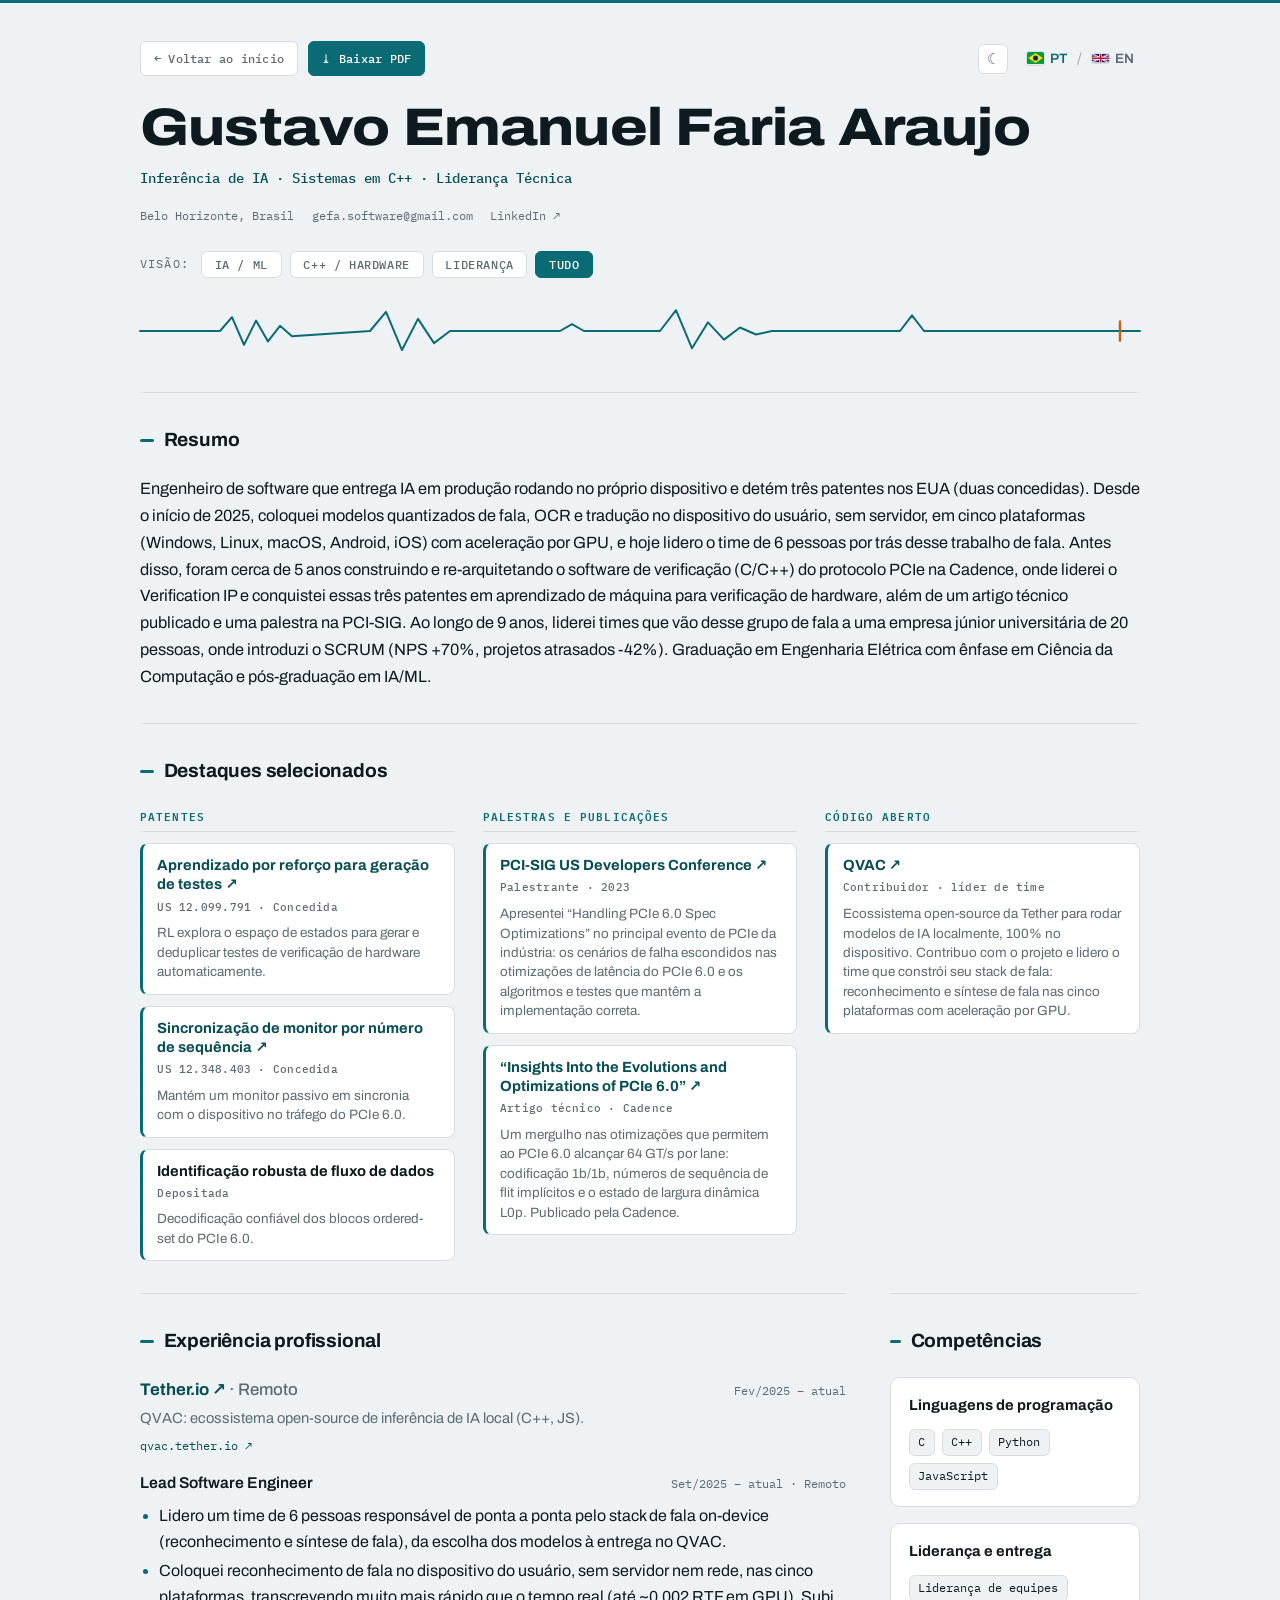
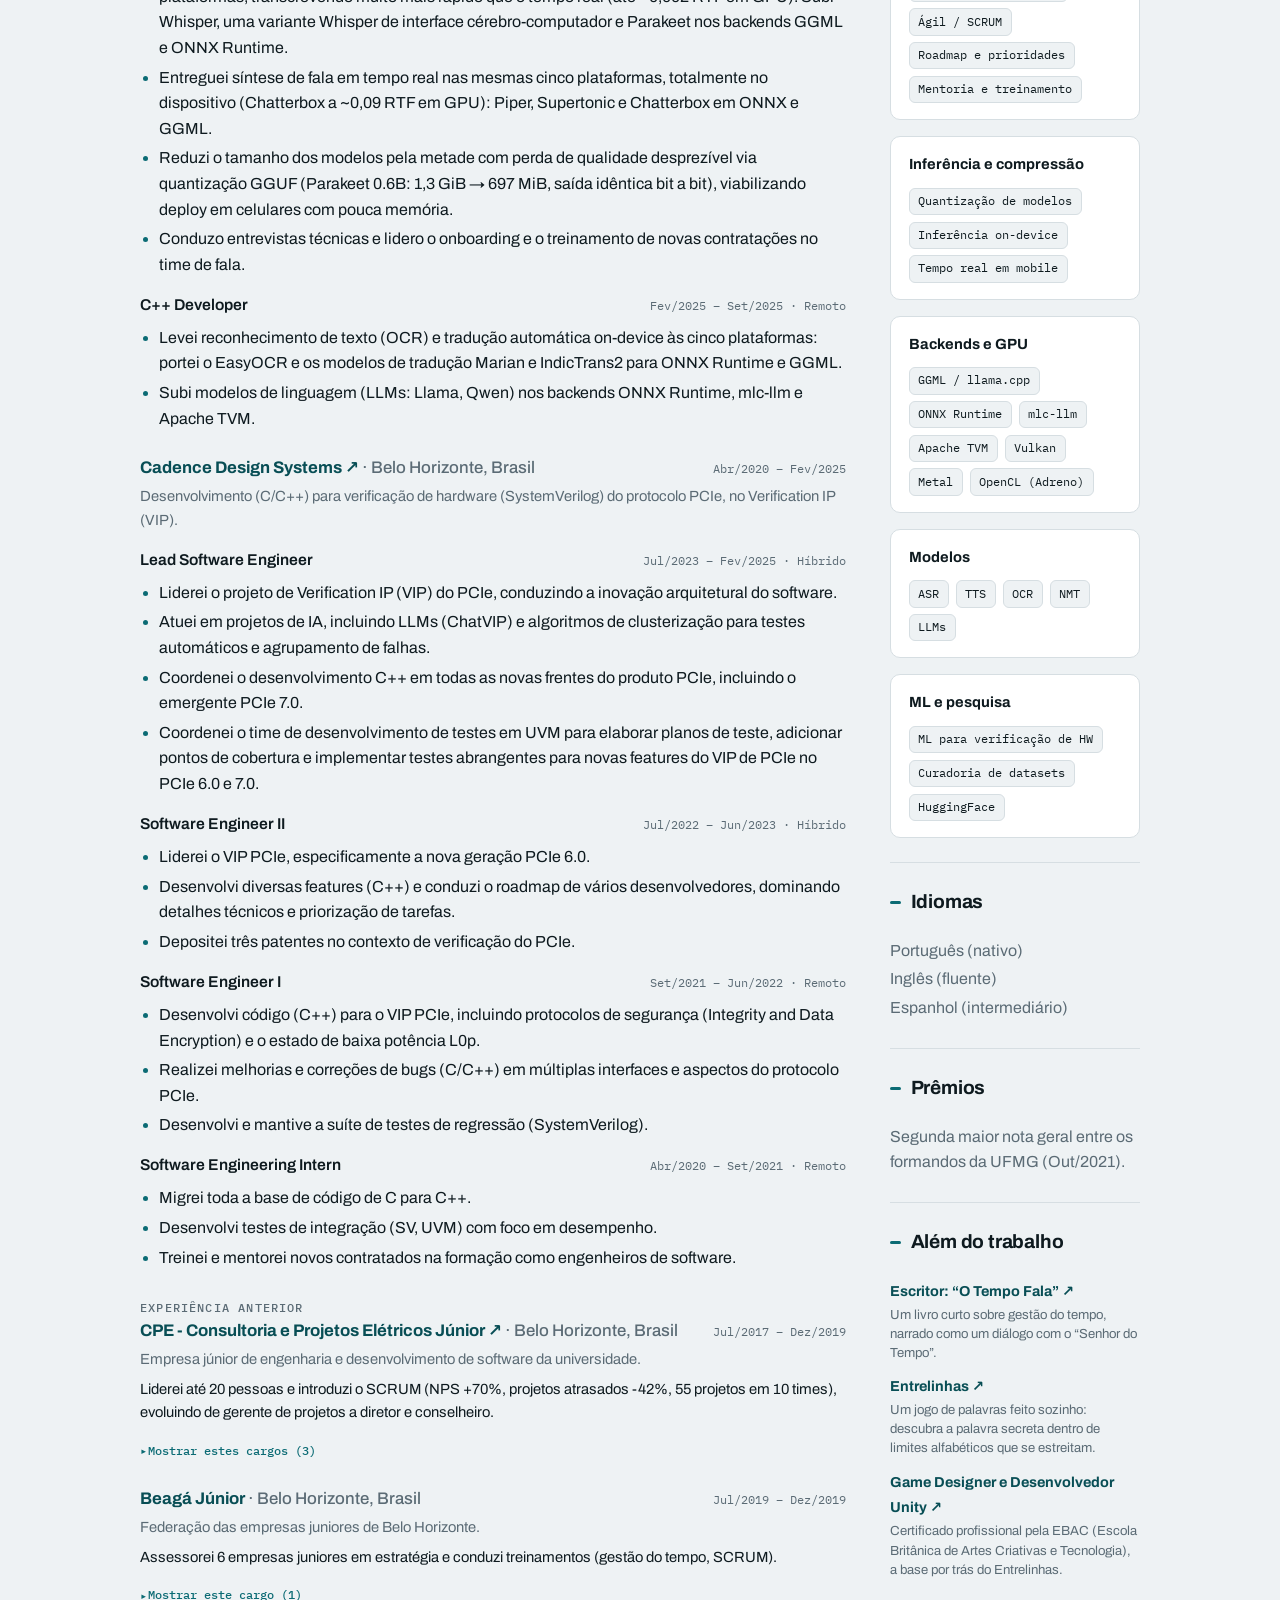
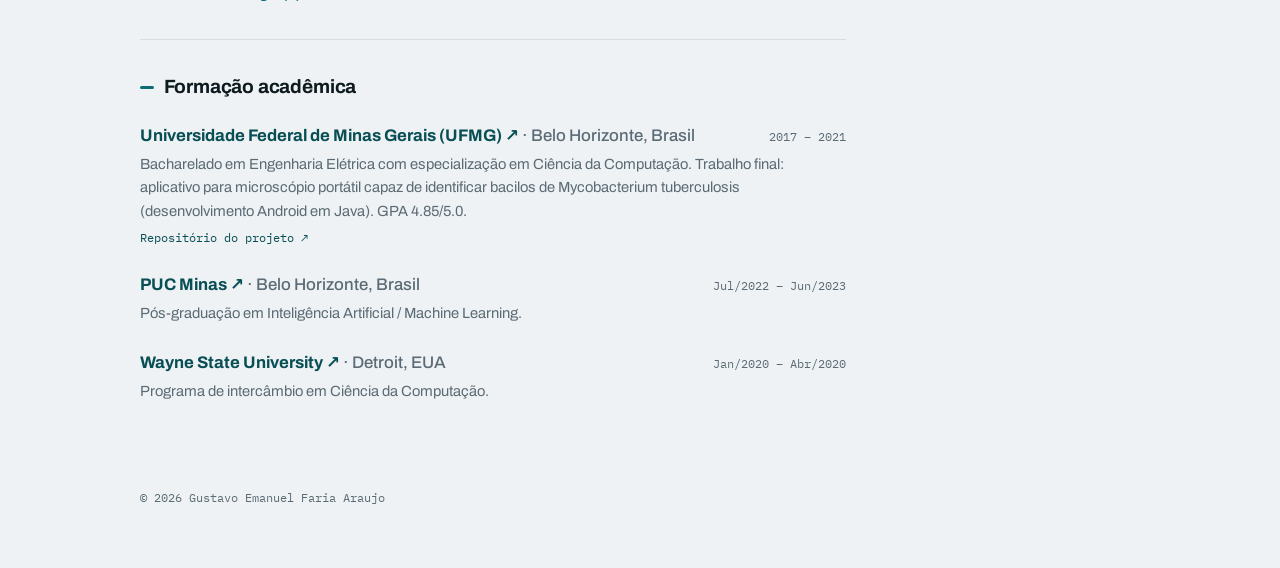
==== commit 060c5409: "Add resume PDF" ====
--- a/curriculo/index.html
+++ b/curriculo/index.html
@@ -34,7 +34,7 @@
       <div class="toolbar">
         <div class="toolbar-left">
           <a href="../" id="r-back" class="back-btn">← Voltar ao início</a>
-          <button type="button" id="r-print" class="back-btn print-btn">⤓ Baixar PDF</button>
+          <a id="r-print" class="back-btn print-btn" href="../assets/Gustavo-Araujo-Resume.pdf" download="Gustavo-Araujo-Curriculo.pdf">⤓ Baixar PDF</a>
         </div>
         <div class="toolbar-right">
         <button type="button" id="r-theme" class="theme-btn" aria-label="Toggle theme">
